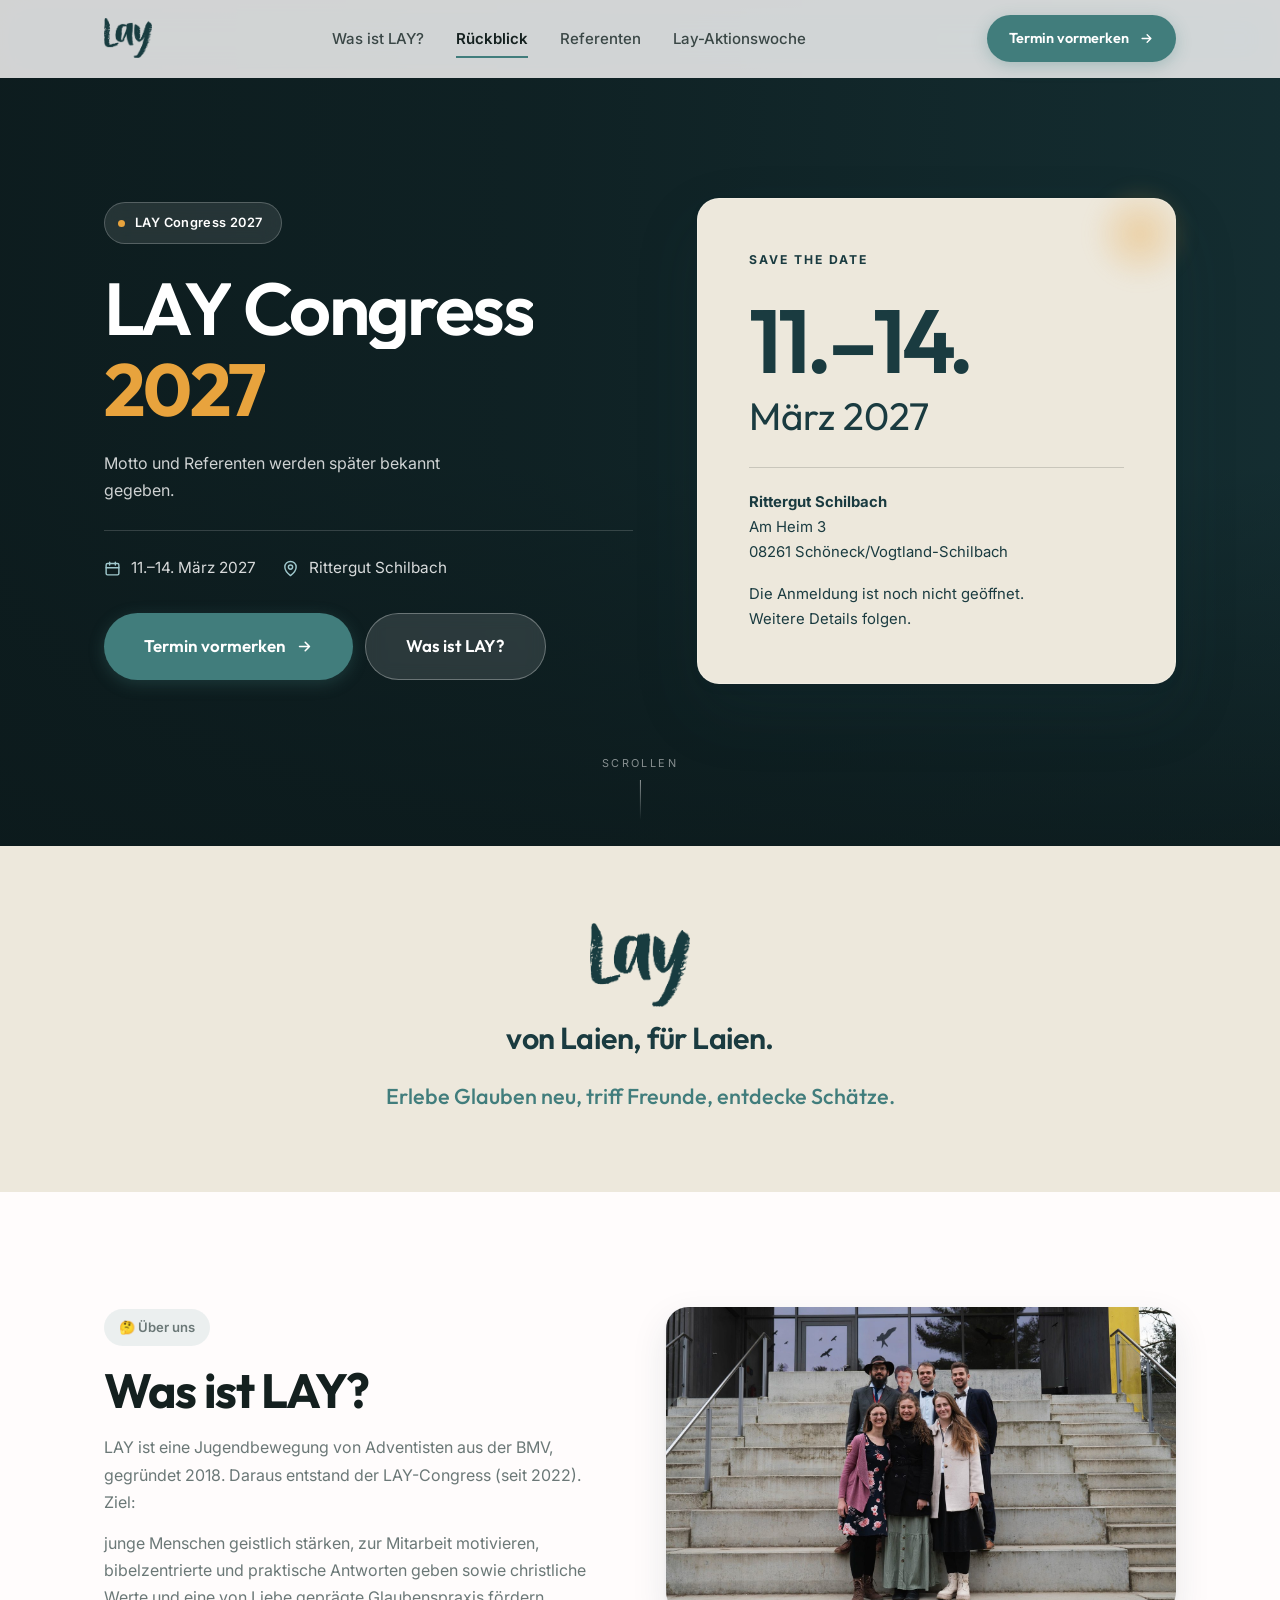
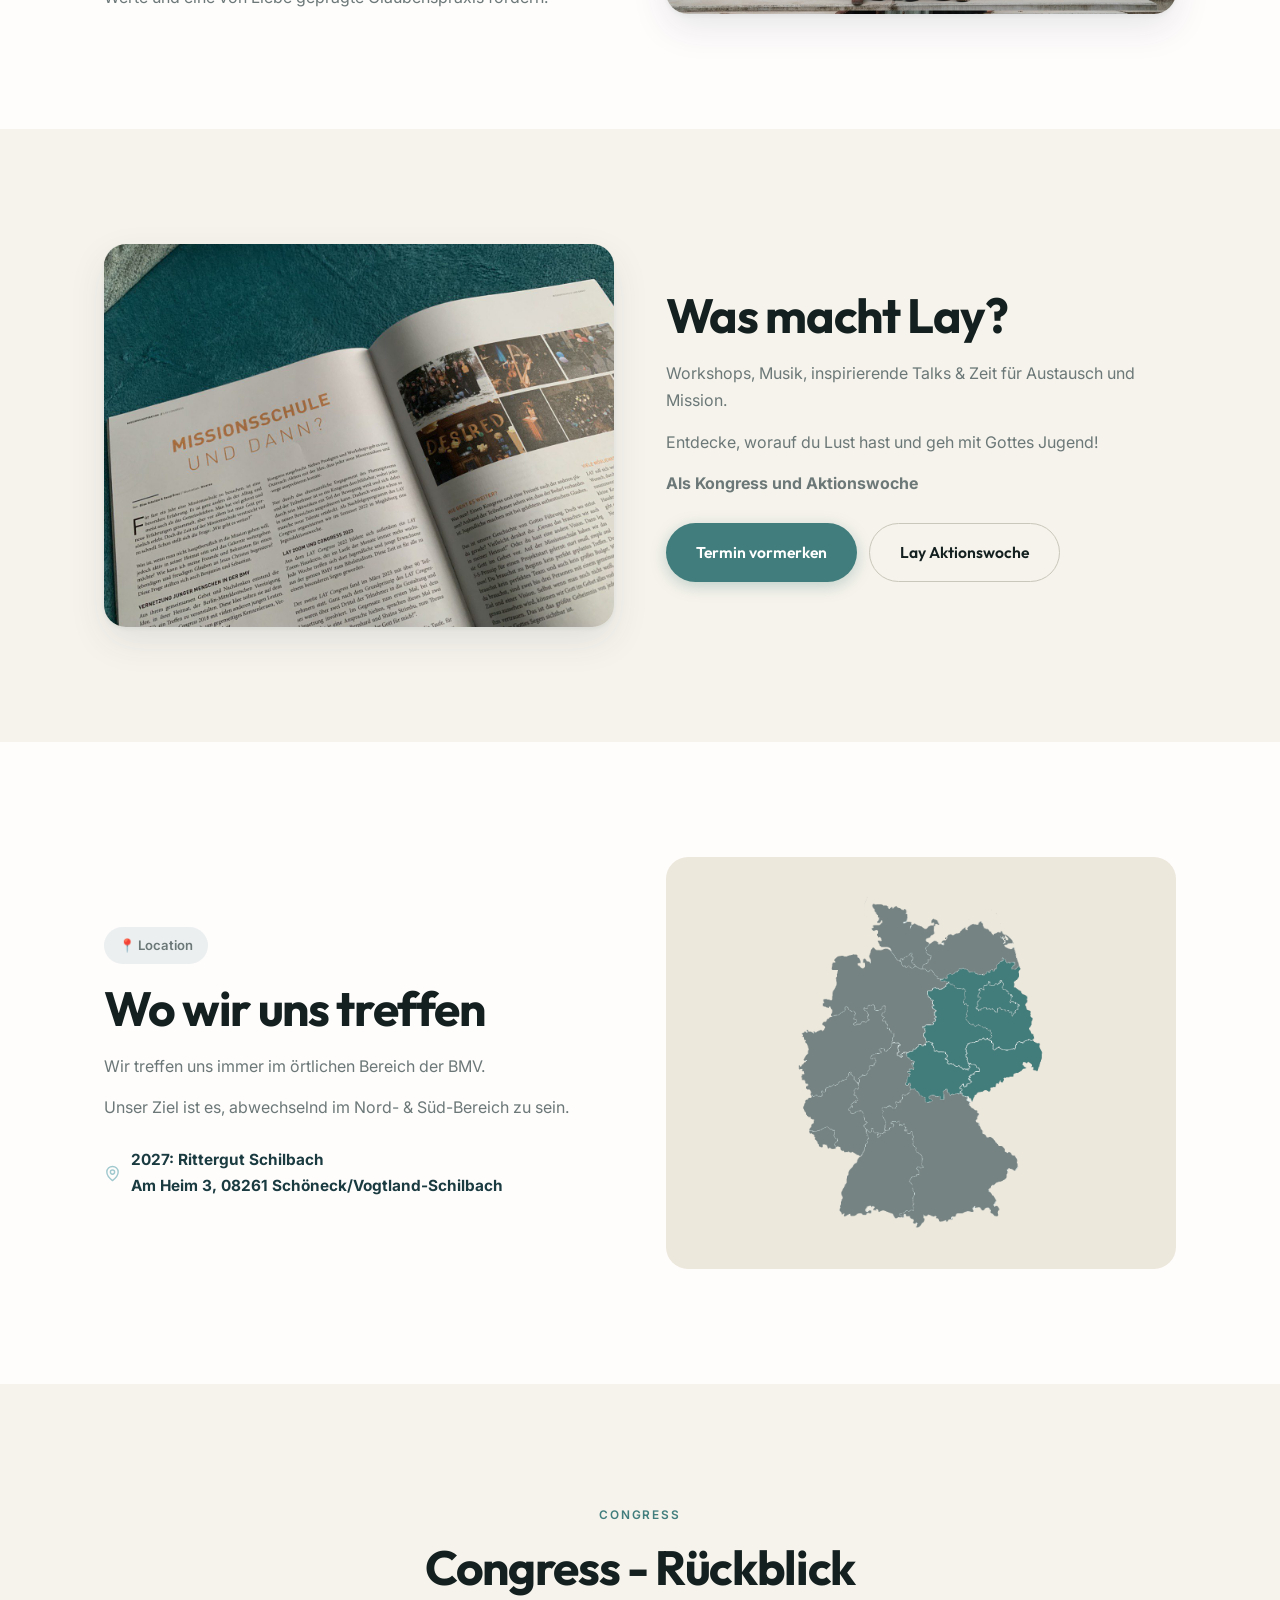
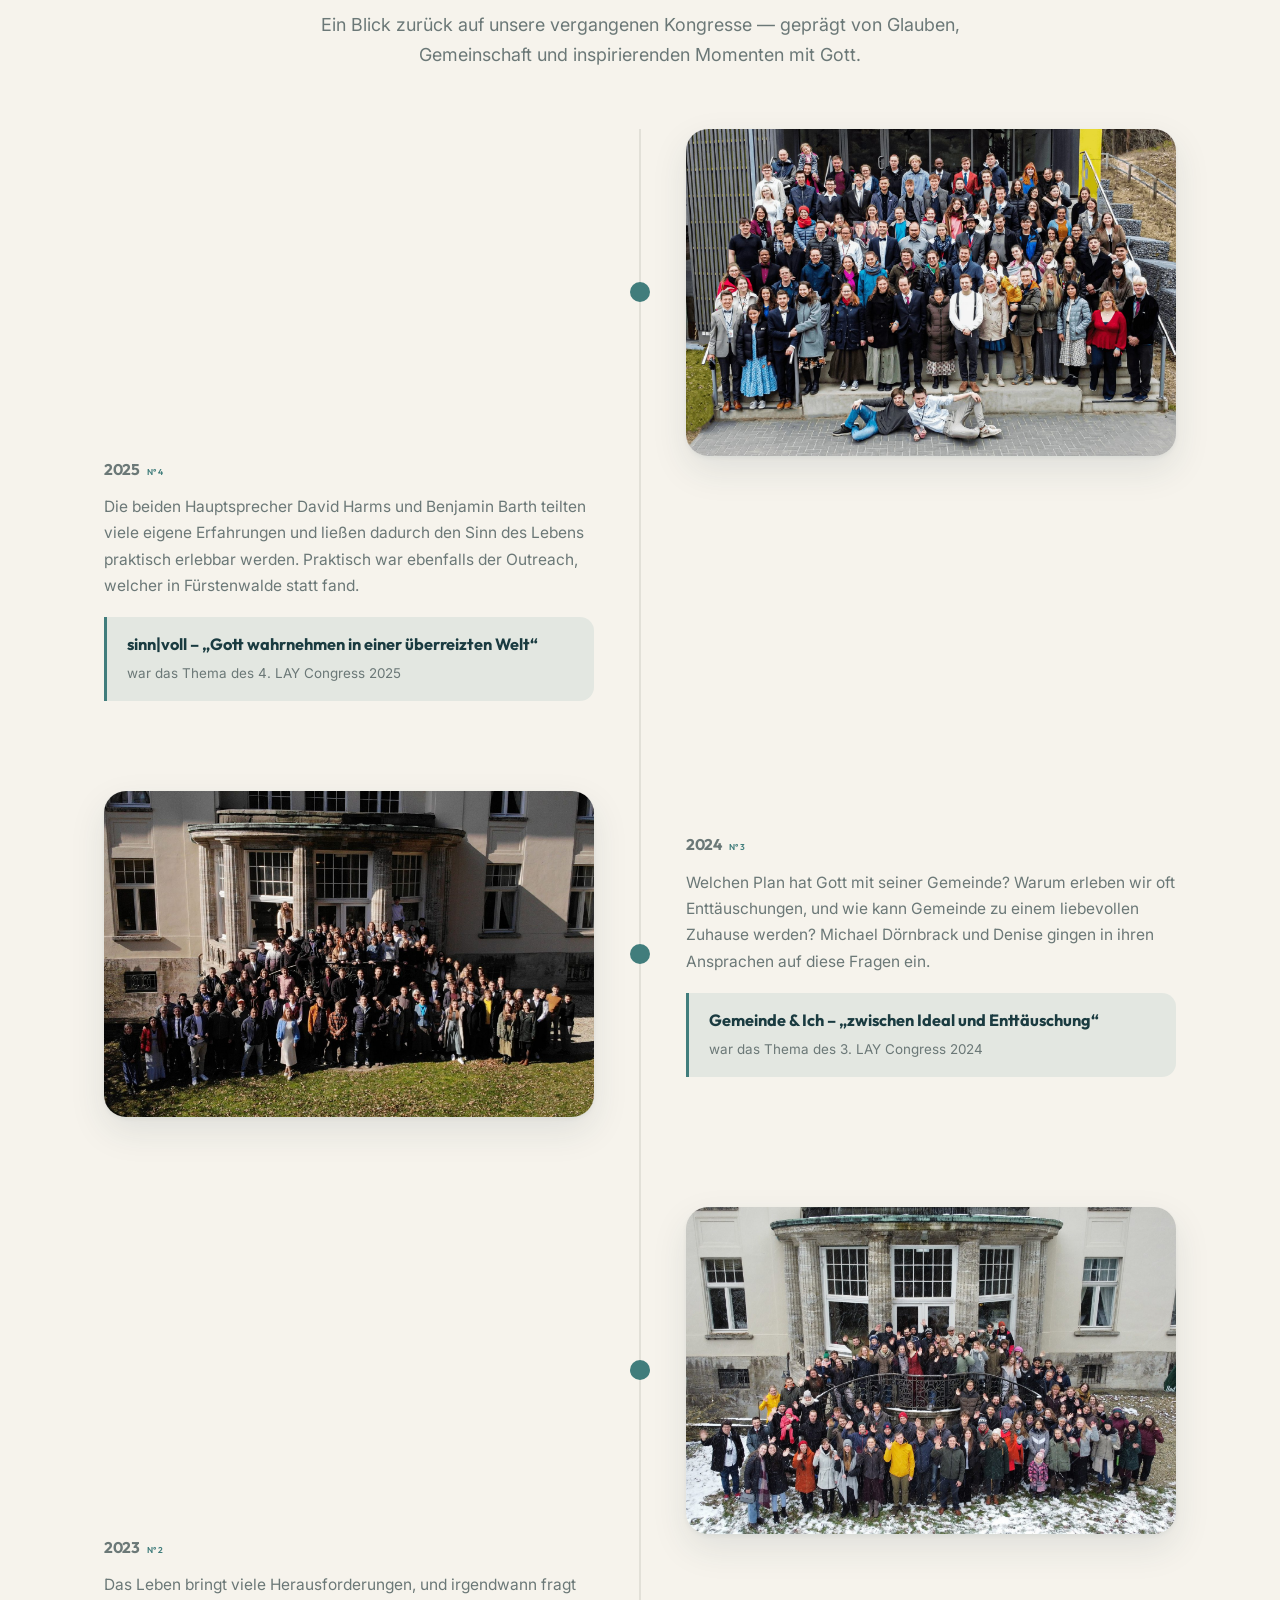
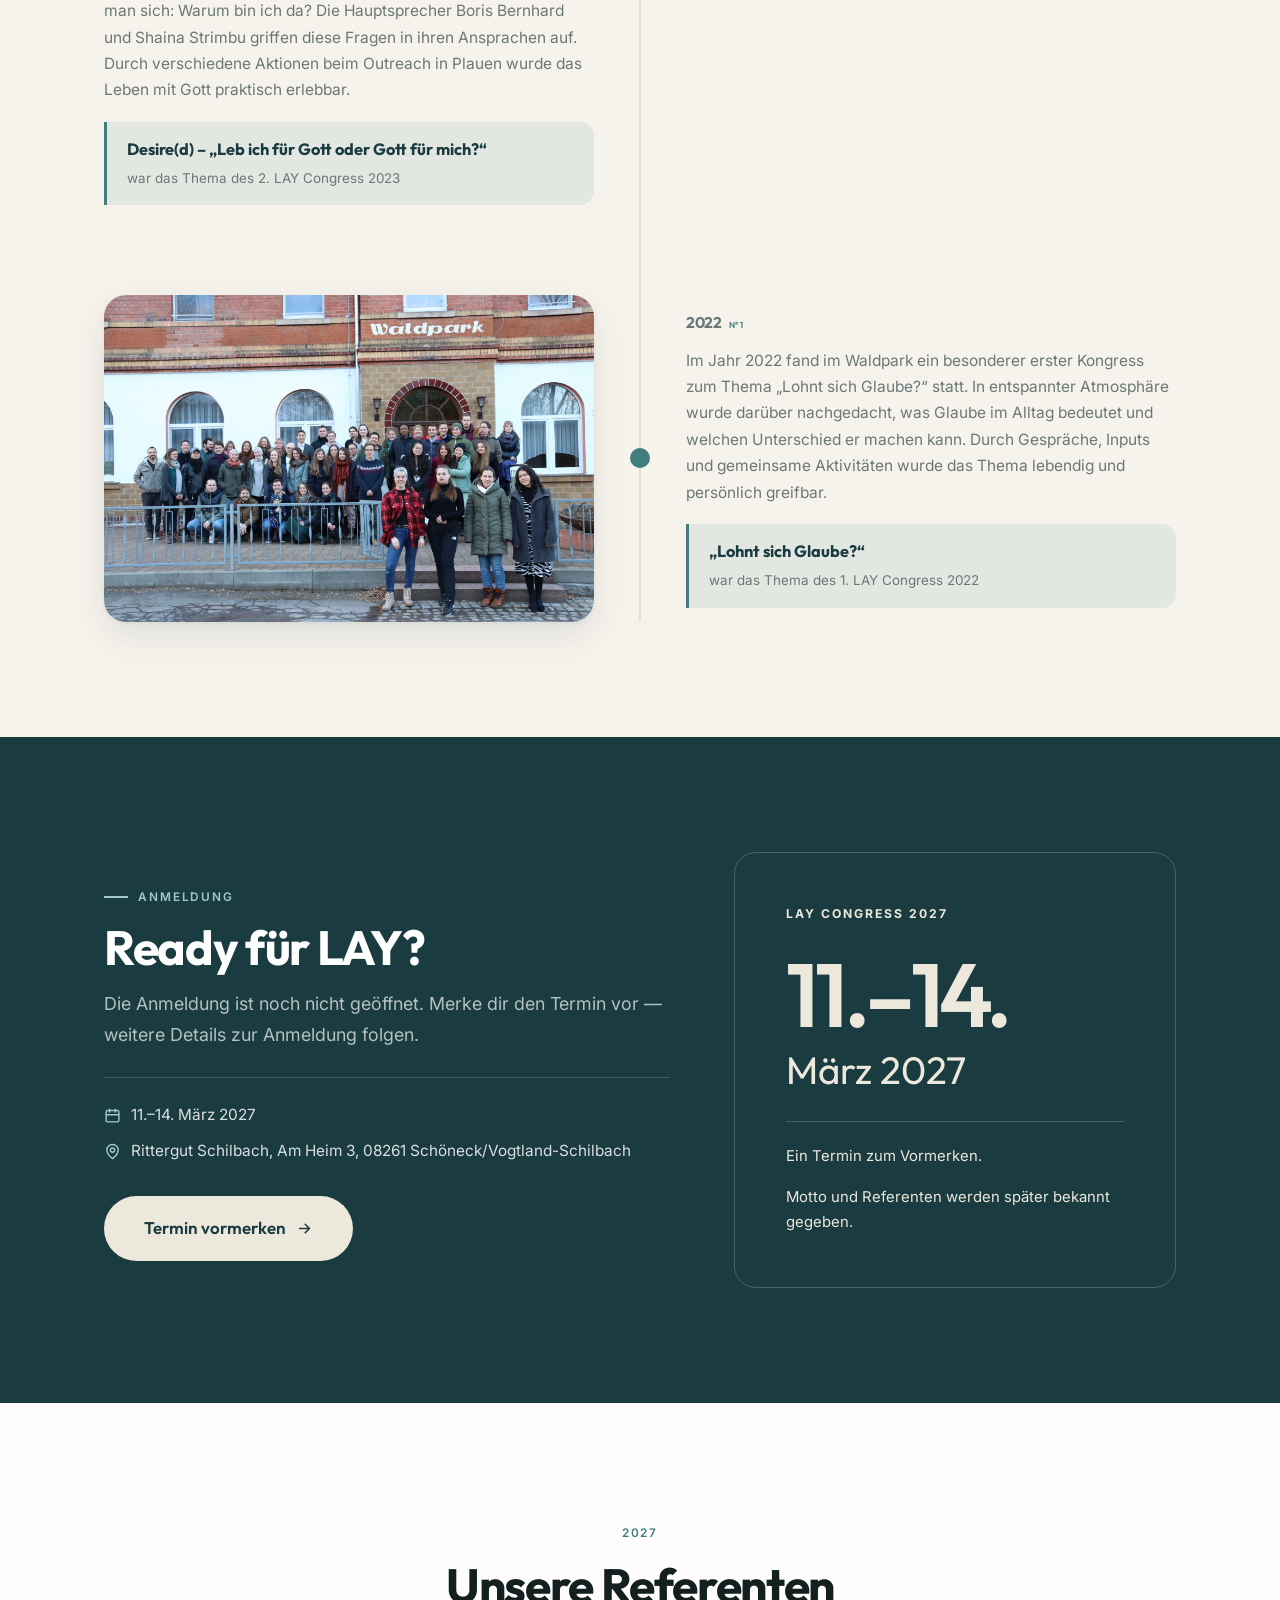
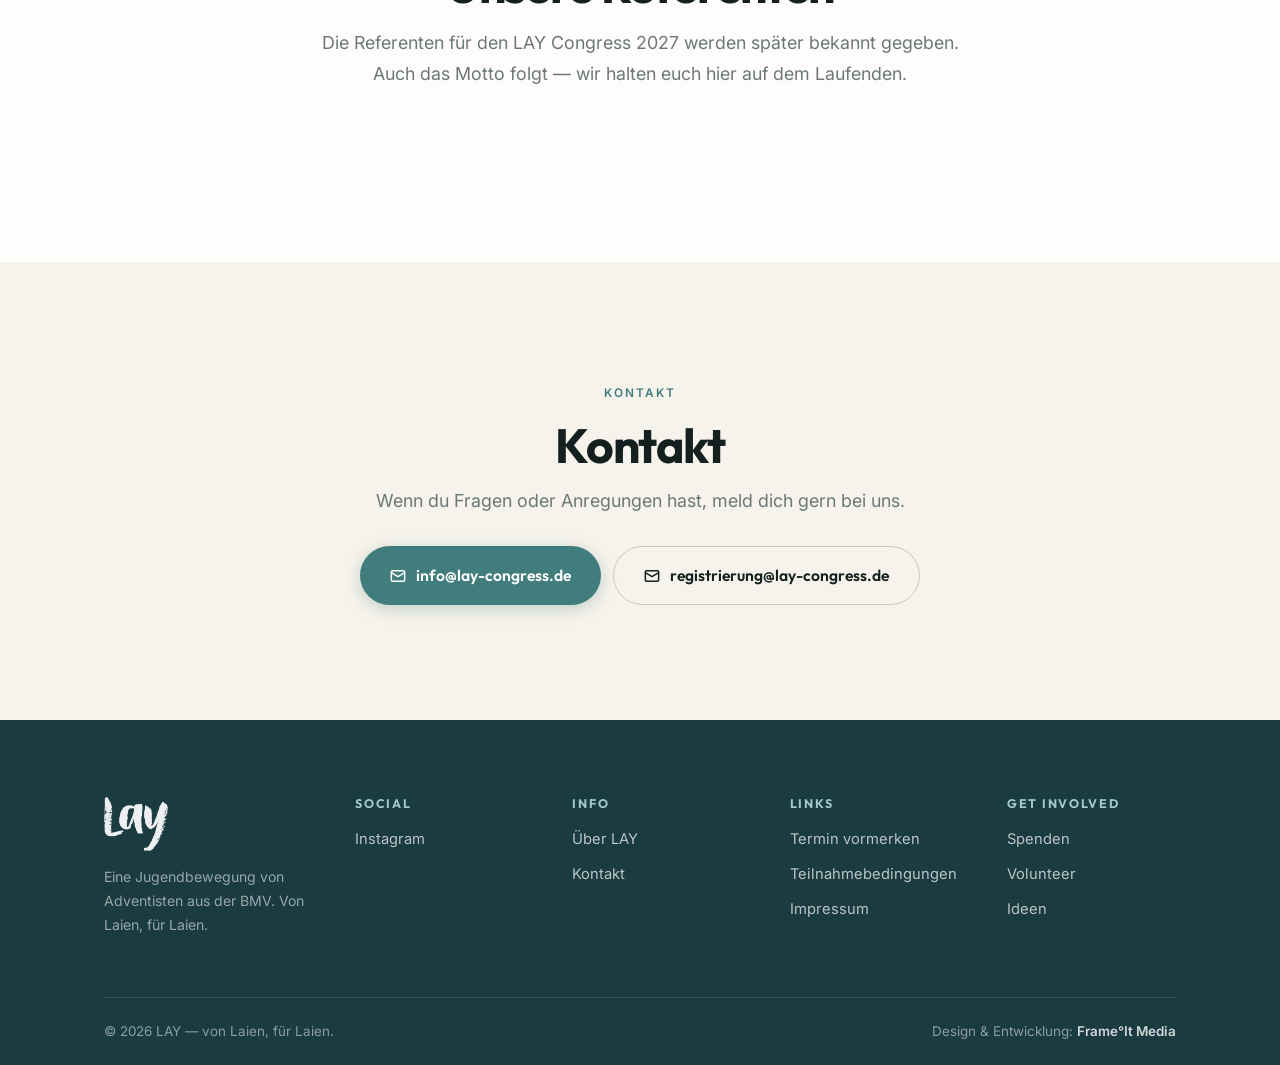
==== index.html @ 86a86945 "feat: publish approved LAY Congress site" ====
<!DOCTYPE html>
<html lang="de">
<head>
<meta charset="UTF-8">
<meta name="viewport" content="width=device-width, initial-scale=1, viewport-fit=cover">
<title>LAY Congress 2027 – 11.–14. März | Rittergut Schilbach</title>
<meta name="description" content="LAY Congress 2027: 11.–14. März im Rittergut Schilbach. Termin vormerken! Motto und Referenten werden später bekannt gegeben. Die Anmeldung ist noch nicht geöffnet.">
<meta name="theme-color" content="#1a3b40">
<link rel="icon" href="assets/img/favicon.png" type="image/png">
<link rel="apple-touch-icon" href="assets/img/favicon.png">

<meta property="og:type" content="website">
<meta property="og:title" content="LAY Congress 2027 – 11.–14. März | Rittergut Schilbach">
<meta property="og:description" content="LAY Congress 2027: 11.–14. März im Rittergut Schilbach. Motto, Referenten und Anmeldedetails folgen.">
<meta property="og:locale" content="de_DE">

<link rel="preconnect" href="https://fonts.googleapis.com">
<link rel="preconnect" href="https://fonts.gstatic.com" crossorigin>
<link href="https://fonts.googleapis.com/css2?family=Inter:wght@400;500;600;700&family=Outfit:wght@500;600;700&display=swap" rel="stylesheet">
<script>document.documentElement.classList.add('js');</script>
<link rel="stylesheet" href="assets/css/style.css?v=2027-save-the-date">

<script type="application/ld+json">
{
  "@context": "https://schema.org",
  "@type": "Event",
  "name": "LAY Congress 2027",
  "startDate": "2027-03-11",
  "endDate": "2027-03-14",
  "eventStatus": "https://schema.org/EventScheduled",
  "eventAttendanceMode": "https://schema.org/OfflineEventAttendanceMode",
  "location": {
    "@type": "Place",
    "name": "Rittergut Schilbach",
    "address": {
      "@type": "PostalAddress",
      "streetAddress": "Am Heim 3",
      "postalCode": "08261",
      "addressLocality": "Schöneck/Vogtland-Schilbach",
      "addressCountry": "DE"
    }
  },
  "description": "LAY Congress vom 11. bis 14. März 2027. Motto und Referenten werden später bekannt gegeben. Die Anmeldung ist noch nicht geöffnet; weitere Details folgen.",
  "organizer": { "@type": "Organization", "name": "LAY", "email": "info@lay-congress.de" }
}
</script>
</head>
<body>

<!-- ==================== Header ==================== -->
<header class="header" id="header">
  <div class="header__inner">
    <a href="#top" class="brand" aria-label="LAY – Startseite">
      <img src="assets/img/logo-lay.png" alt="LAY" width="900" height="757">
    </a>

    <nav class="nav" aria-label="Hauptnavigation">
      <a href="#ueberuns">Was ist LAY?</a>
      <a href="#rueckblick">Rückblick</a>
      <a href="#referenten">Referenten</a>
      <a href="#aktionswoche">Lay-Aktionswoche</a>
    </nav>

    <div class="header__actions">
      <a href="lay-congress-2027.ics" download class="btn btn--sm">
        Termin vormerken
        <svg width="15" height="15" viewBox="0 0 24 24" fill="none" stroke="currentColor" stroke-width="2.2" stroke-linecap="round" stroke-linejoin="round" aria-hidden="true"><path d="M5 12h14M13 6l6 6-6 6"/></svg>
      </a>
      <button class="burger" id="burger" aria-label="Menü öffnen" aria-expanded="false" aria-controls="mobileNav">
        <span></span><span></span><span></span>
      </button>
    </div>
  </div>
  <div class="progress" id="progress" aria-hidden="true"></div>
</header>

<!-- ==================== Mobiles Menü ==================== -->
<div class="mobile-nav" id="mobileNav" aria-label="Mobile Navigation">
  <a href="#ueberuns"     class="mobile-link" style="--i:0"><span class="mobile-link__num">01</span>Was ist LAY?</a>
  <a href="#rueckblick"   class="mobile-link" style="--i:1"><span class="mobile-link__num">02</span>Rückblick</a>
  <a href="#referenten"   class="mobile-link" style="--i:2"><span class="mobile-link__num">03</span>Referenten</a>
  <a href="#aktionswoche" class="mobile-link" style="--i:3"><span class="mobile-link__num">04</span>Lay-Aktionswoche</a>
  <a href="#contact"      class="mobile-link" style="--i:4"><span class="mobile-link__num">05</span>Kontakt</a>

  <div class="mobile-nav__foot">
    <p class="mobile-nav__meta">LAY Congress 2027 · 11.–14. März 2027 · Rittergut Schilbach</p>
    <a href="lay-congress-2027.ics" download class="btn">Termin vormerken</a>
    <a href="mailto:info@lay-congress.de" class="btn btn--ghost">info@lay-congress.de</a>
  </div>
</div>

<main id="top">

<!-- ==================== Hero ==================== -->
<section class="hero" id="hero" aria-label="LAY Congress 2027">
  <div class="hero__scrim" aria-hidden="true"></div>

  <div class="hero__inner">
    <div class="hero__grid">
      <div class="hero__content">
        <p class="hero__badge"><span class="dot" aria-hidden="true"></span>LAY Congress 2027</p>

        <h1 class="h-xl" data-split>LAY Congress <em>2027</em></h1>
        <p class="hero__notice">Motto und Referenten werden später bekannt gegeben.</p>

        <div class="hero__meta">
          <span class="hero__meta-item">
            <svg width="17" height="17" viewBox="0 0 24 24" fill="none" stroke="currentColor" stroke-width="2" stroke-linecap="round" stroke-linejoin="round" aria-hidden="true"><rect x="3" y="5" width="18" height="16" rx="2"/><path d="M16 3v4M8 3v4M3 11h18"/></svg>
            11.–14. März 2027
          </span>
          <span class="hero__meta-item">
            <svg width="17" height="17" viewBox="0 0 24 24" fill="none" stroke="currentColor" stroke-width="2" stroke-linecap="round" stroke-linejoin="round" aria-hidden="true"><path d="M20 10c0 6-8 12-8 12s-8-6-8-12a8 8 0 0 1 16 0z"/><circle cx="12" cy="10" r="3"/></svg>
            Rittergut Schilbach
          </span>
        </div>

        <div class="hero__cta">
          <a href="lay-congress-2027.ics" download class="btn btn--lg">
            Termin vormerken
            <svg width="17" height="17" viewBox="0 0 24 24" fill="none" stroke="currentColor" stroke-width="2.2" stroke-linecap="round" stroke-linejoin="round" aria-hidden="true"><path d="M5 12h14M13 6l6 6-6 6"/></svg>
          </a>
          <a href="#ueberuns" class="btn btn--lg btn--on-dark">Was ist LAY?</a>
        </div>
      </div>

      <div class="hero__visual reveal-right">
        <div class="save-date">
          <p class="save-date__label">Save the date</p>
          <p class="save-date__days">11.–14.</p>
          <p class="save-date__month">März 2027</p>
          <div class="save-date__details">
            <p><strong>Rittergut Schilbach</strong><br>Am Heim 3<br>08261 Schöneck/Vogtland-Schilbach</p>
            <p>Die Anmeldung ist noch nicht geöffnet.<br>Weitere Details folgen.</p>
          </div>
        </div>
      </div>
    </div>
  </div>

  <p class="hero__scroll" aria-hidden="true">Scrollen</p>
</section>

<!-- ==================== Claim ==================== -->
<div class="claim">
  <div class="wrap">
    <img src="assets/img/logo-lay.png" alt="LAY" class="claim__logo reveal" width="900" height="757">
    <p class="claim__sub reveal" style="--d:80ms">von Laien, für Laien.</p>
    <p class="claim__text reveal" style="--d:160ms">Erlebe Glauben neu, triff Freunde, entdecke Schätze.</p>
  </div>
</div>

<!-- ==================== Was ist LAY? ==================== -->
<section class="section" id="ueberuns">
  <div class="wrap">
    <div class="split">
      <div class="split__body reveal-left">
        <p class="chip">🤔 Über uns</p>
        <h2 class="h-lg">Was ist LAY?</h2>
        <p>LAY ist eine Jugendbewegung von Adventisten aus der BMV, gegründet 2018. Daraus entstand der LAY-Congress (seit 2022). Ziel:</p>
        <p>junge Menschen geistlich stärken, zur Mitarbeit motivieren, bibelzentrierte und praktische Antworten geben sowie christliche Werte und eine von Liebe geprägte Glaubenspraxis fördern.</p>
      </div>
      <div class="split__media reveal-right" style="--d:120ms">
        <img src="assets/img/was-ist-lay.jpg" alt="Die LAY-Gruppe auf einer Treppe" width="1600" height="961" loading="lazy">
      </div>
    </div>
  </div>
</section>

<!-- ==================== Was macht Lay? ==================== -->
<section class="section section--cream" id="aktionswoche">
  <div class="wrap">
    <div class="split split--reverse">
      <div class="split__media reveal-left">
        <img src="assets/img/was-macht-lay.jpg" alt="Aufgeschlagenes LAY-Magazin: Missionsschule und dann?" width="1280" height="960" loading="lazy">
      </div>
      <div class="split__body reveal-right" style="--d:120ms">
        <h2 class="h-lg">Was macht Lay?</h2>
        <p>Workshops, Musik, inspirierende Talks &amp; Zeit für Austausch und Mission.</p>
        <p>Entdecke, worauf du Lust hast und geh mit Gottes Jugend!</p>
        <p><strong>Als Kongress und Aktionswoche</strong></p>
        <div class="split__actions">
          <a href="lay-congress-2027.ics" download class="btn">Termin vormerken</a>
          <a href="mailto:info@lay-congress.de?subject=Lay%20Aktionswoche" class="btn btn--ghost">Lay Aktionswoche</a>
        </div>
      </div>
    </div>
  </div>
</section>

<!-- ==================== Location ==================== -->
<section class="section" id="location">
  <div class="wrap">
    <div class="split">
      <div class="split__body reveal-left">
        <p class="chip">📍 Location</p>
        <h2 class="h-lg">Wo wir uns treffen</h2>
        <p>Wir treffen uns immer im örtlichen Bereich der BMV.</p>
        <p>Unser Ziel ist es, abwechselnd im Nord- &amp; Süd-Bereich zu sein.</p>
        <div class="split__actions">
          <span class="hero__meta-item" style="color:var(--teal-deep)">
            <svg width="17" height="17" viewBox="0 0 24 24" fill="none" stroke="currentColor" stroke-width="2" stroke-linecap="round" stroke-linejoin="round" aria-hidden="true"><path d="M20 10c0 6-8 12-8 12s-8-6-8-12a8 8 0 0 1 16 0z"/><circle cx="12" cy="10" r="3"/></svg>
            <strong>2027: Rittergut Schilbach<br>Am Heim 3, 08261 Schöneck/Vogtland-Schilbach</strong>
          </span>
        </div>
      </div>
      <div class="map-card reveal-right" style="--d:120ms">
        <img src="assets/img/karte-deutschland.png" alt="Karte von Deutschland mit dem Bereich der BMV" width="686" height="900" loading="lazy">
      </div>
    </div>
  </div>
</section>

<!-- ==================== Rückblick ==================== -->
<section class="section section--cream" id="rueckblick">
  <div class="wrap">
    <div class="section-head section-head--center reveal">
      <p class="eyebrow eyebrow--center">Congress</p>
      <h2 class="h-lg">Congress&nbsp;- Rückblick</h2>
      <p class="lead">Ein Blick zurück auf unsere vergangenen Kongresse — geprägt von Glauben, Gemeinschaft und inspirierenden Momenten mit Gott.</p>
    </div>

    <div class="timeline" id="timeline">
      <div class="timeline__line" id="timelineLine" aria-hidden="true"></div>

      <article class="tl-item reveal">
        <span class="tl-item__marker" aria-hidden="true"></span>
        <div class="tl-item__media">
          <img src="assets/img/congress-2025.jpg" alt="Gruppenbild vom 4. LAY Congress 2025" width="1800" height="1074" loading="lazy">
        </div>
        <div class="tl-item__body">
          <p class="tl-item__year">2025 <span>N° 4</span></p>
          <p>Die beiden Hauptsprecher David Harms und Benjamin Barth teilten viele eigene Erfahrungen und ließen dadurch den Sinn des Lebens praktisch erlebbar werden. Praktisch war ebenfalls der Outreach, welcher in Fürstenwalde statt fand.</p>
          <div class="tl-item__quote">
            <b>sinn|voll – „Gott wahrnehmen in einer überreizten Welt“</b>
            <small>war das Thema des 4. LAY Congress 2025</small>
          </div>
        </div>
      </article>

      <article class="tl-item reveal">
        <span class="tl-item__marker" aria-hidden="true"></span>
        <div class="tl-item__media">
          <img src="assets/img/congress-2024.jpg" alt="Gruppenbild vom 3. LAY Congress 2024" width="1800" height="1128" loading="lazy">
        </div>
        <div class="tl-item__body">
          <p class="tl-item__year">2024 <span>N° 3</span></p>
          <p>Welchen Plan hat Gott mit seiner Gemeinde? Warum erleben wir oft Enttäuschungen, und wie kann Gemeinde zu einem liebevollen Zuhause werden? Michael Dörnbrack und Denise gingen in ihren Ansprachen auf diese Fragen ein.</p>
          <div class="tl-item__quote">
            <b>Gemeinde &amp; Ich – „zwischen Ideal und Enttäuschung“</b>
            <small>war das Thema des 3. LAY Congress 2024</small>
          </div>
        </div>
      </article>

      <article class="tl-item reveal">
        <span class="tl-item__marker" aria-hidden="true"></span>
        <div class="tl-item__media">
          <img src="assets/img/congress-2023.jpg" alt="Gruppenbild vom 2. LAY Congress 2023" width="1800" height="1212" loading="lazy">
        </div>
        <div class="tl-item__body">
          <p class="tl-item__year">2023 <span>N° 2</span></p>
          <p>Das Leben bringt viele Herausforderungen, und irgendwann fragt man sich: Warum bin ich da? Die Hauptsprecher Boris Bernhard und Shaina Strimbu griffen diese Fragen in ihren Ansprachen auf. Durch verschiedene Aktionen beim Outreach in Plauen wurde das Leben mit Gott praktisch erlebbar.</p>
          <div class="tl-item__quote">
            <b>Desire(d) – „Leb ich für Gott oder Gott für mich?“</b>
            <small>war das Thema des 2. LAY Congress 2023</small>
          </div>
        </div>
      </article>

      <article class="tl-item reveal">
        <span class="tl-item__marker" aria-hidden="true"></span>
        <div class="tl-item__media">
          <img src="assets/img/congress-2022.jpg" alt="Gruppenbild vom 1. LAY Congress 2022 im Waldpark" width="1800" height="1200" loading="lazy">
        </div>
        <div class="tl-item__body">
          <p class="tl-item__year">2022 <span>N° 1</span></p>
          <p>Im Jahr 2022 fand im Waldpark ein besonderer erster Kongress zum Thema „Lohnt sich Glaube?“ statt. In entspannter Atmosphäre wurde darüber nachgedacht, was Glaube im Alltag bedeutet und welchen Unterschied er machen kann. Durch Gespräche, Inputs und gemeinsame Aktivitäten wurde das Thema lebendig und persönlich greifbar.</p>
          <div class="tl-item__quote">
            <b>„Lohnt sich Glaube?“</b>
            <small>war das Thema des 1. LAY Congress 2022</small>
          </div>
        </div>
      </article>
    </div>
  </div>
</section>

<!-- ==================== Ready für LAY? ==================== -->
<section class="section section--deep" id="ready">
  <div class="wrap">
    <div class="ready">
      <div class="reveal-left">
        <p class="eyebrow">Anmeldung</p>
        <h2 class="h-lg" style="margin-top:14px">Ready für LAY?</h2>
        <p class="lead" style="margin-top:16px">Die Anmeldung ist noch nicht geöffnet. Merke dir den Termin vor — weitere Details zur Anmeldung folgen.</p>
        <div class="hero__meta">
          <span class="hero__meta-item">
            <svg width="17" height="17" viewBox="0 0 24 24" fill="none" stroke="currentColor" stroke-width="2" stroke-linecap="round" stroke-linejoin="round" aria-hidden="true"><rect x="3" y="5" width="18" height="16" rx="2"/><path d="M16 3v4M8 3v4M3 11h18"/></svg>
            11.–14. März 2027
          </span>
          <span class="hero__meta-item">
            <svg width="17" height="17" viewBox="0 0 24 24" fill="none" stroke="currentColor" stroke-width="2" stroke-linecap="round" stroke-linejoin="round" aria-hidden="true"><path d="M20 10c0 6-8 12-8 12s-8-6-8-12a8 8 0 0 1 16 0z"/><circle cx="12" cy="10" r="3"/></svg>
            Rittergut Schilbach, Am Heim 3, 08261 Schöneck/Vogtland-Schilbach
          </span>
        </div>
        <div class="hero__cta">
          <a href="lay-congress-2027.ics" download class="btn btn--lg btn--cream">
            Termin vormerken
            <svg width="17" height="17" viewBox="0 0 24 24" fill="none" stroke="currentColor" stroke-width="2.2" stroke-linecap="round" stroke-linejoin="round" aria-hidden="true"><path d="M5 12h14M13 6l6 6-6 6"/></svg>
          </a>
        </div>
      </div>

      <div class="save-date save-date--outline reveal-right" style="--d:120ms">
        <p class="save-date__label">LAY Congress 2027</p>
        <p class="save-date__days">11.–14.</p>
        <p class="save-date__month">März 2027</p>
        <div class="save-date__details">
          <p>Ein Termin zum Vormerken.</p>
          <p>Motto und Referenten werden später bekannt gegeben.</p>
        </div>
      </div>
    </div>
  </div>
</section>

<!-- ==================== Referenten ==================== -->
<section class="section" id="referenten">
  <div class="wrap">
    <div class="section-head section-head--center reveal">
      <p class="eyebrow eyebrow--center">2027</p>
      <h2 class="h-lg">Unsere Referenten</h2>
      <p class="lead">Die Referenten für den LAY Congress 2027 werden später bekannt gegeben. Auch das Motto folgt — wir halten euch hier auf dem Laufenden.</p>
    </div>

  </div>
</section>

<!-- ==================== Kontakt ==================== -->
<section class="section section--cream" id="contact">
  <div class="wrap">
    <div class="contact-box reveal">
      <p class="eyebrow eyebrow--center">Kontakt</p>
      <h2 class="h-lg" style="margin-top:14px">Kontakt</h2>
      <p class="lead" style="margin-top:14px">Wenn du Fragen oder Anregungen hast, meld dich gern bei uns.</p>
      <div class="contact-box__actions">
        <a href="mailto:info@lay-congress.de" class="btn">
          <svg width="16" height="16" viewBox="0 0 24 24" fill="none" stroke="currentColor" stroke-width="2.2" stroke-linecap="round" stroke-linejoin="round" aria-hidden="true"><rect x="2" y="4" width="20" height="16" rx="2"/><path d="m2 7 10 6 10-6"/></svg>
          info@lay-congress.de
        </a>
        <a href="mailto:registrierung@lay-congress.de" class="btn btn--ghost">
          <svg width="16" height="16" viewBox="0 0 24 24" fill="none" stroke="currentColor" stroke-width="2.2" stroke-linecap="round" stroke-linejoin="round" aria-hidden="true"><rect x="2" y="4" width="20" height="16" rx="2"/><path d="m2 7 10 6 10-6"/></svg>
          registrierung@lay-congress.de
        </a>
      </div>
    </div>
  </div>
</section>

</main>

<!-- ==================== Footer ==================== -->
<footer class="footer">
  <div class="wrap">
    <div class="footer__grid">
      <div class="footer__brand reveal">
        <img src="assets/img/logo-lay.png" alt="LAY" width="900" height="757">
        <p>Eine Jugendbewegung von Adventisten aus der BMV. Von Laien, für Laien.</p>
      </div>

      <div class="footer__col reveal" style="--d:80ms">
        <h4>Social</h4>
        <ul>
          <li><a href="https://www.instagram.com/lay_congress/" target="_blank" rel="noopener noreferrer">Instagram</a></li>
        </ul>
      </div>

      <div class="footer__col reveal" style="--d:140ms">
        <h4>Info</h4>
        <ul>
          <li><a href="#ueberuns">Über LAY</a></li>
          <li><a href="#contact">Kontakt</a></li>
        </ul>
      </div>

      <div class="footer__col reveal" style="--d:200ms">
        <h4>Links</h4>
        <ul>
          <li><a href="lay-congress-2027.ics" download>Termin vormerken</a></li>
          <li><a href="https://bmv.adventjugend.de/veranstaltungen/teilnahmebedingungen/" target="_blank" rel="noopener noreferrer">Teilnahmebedingungen</a></li>
          <li><a href="impressum.html">Impressum</a></li>
        </ul>
      </div>

      <div class="footer__col reveal" style="--d:260ms">
        <h4>Get Involved</h4>
        <ul>
          <li><a href="https://www.paypal.com/donate?hosted_button_id=5W8ATGJWCRS8S&amp;locale.x=de_DE" target="_blank" rel="noopener noreferrer">Spenden</a></li>
          <li><a href="mailto:info@lay-congress.de?subject=Volunteer">Volunteer</a></li>
          <li><a href="mailto:info@lay-congress.de?subject=Idee">Ideen</a></li>
        </ul>
      </div>
    </div>

    <div class="footer__bottom">
      <span>© 2026 LAY — von Laien, für Laien.</span>
      <span class="footer__credit">Design &amp; Entwicklung:
        <a href="https://www.frame-it.media" target="_blank" rel="noopener noreferrer">Frame°It Media</a>
      </span>
    </div>
  </div>
</footer>

<!-- ==================== Mobile Aktionsleiste ==================== -->
<div class="callbar" id="callbar">
  <a href="lay-congress-2027.ics" download class="btn btn--sm">Termin vormerken</a>
  <a href="mailto:info@lay-congress.de" class="btn btn--sm btn--ghost">
    <svg width="15" height="15" viewBox="0 0 24 24" fill="none" stroke="currentColor" stroke-width="2.2" stroke-linecap="round" stroke-linejoin="round" aria-hidden="true"><rect x="2" y="4" width="20" height="16" rx="2"/><path d="m2 7 10 6 10-6"/></svg>
    Kontakt
  </a>
</div>

<button class="totop" id="totop" aria-label="Nach oben scrollen">
  <svg width="18" height="18" viewBox="0 0 24 24" fill="none" stroke="currentColor" stroke-width="2.2" stroke-linecap="round" stroke-linejoin="round" aria-hidden="true"><path d="M12 19V5M5 12l7-7 7 7"/></svg>
</button>

<script src="assets/js/main.js" defer></script>
</body>
</html>
---- assets/css/style.css ----
/* ==========================================================================
   LAY Congress — Designsystem
   Farben aus dem Original: Petrol #417D7C (Logo), Dunkel #1A3B40, Creme #EDE8DC.
   ========================================================================== */

/* ---------- Tokens ---------- */
:root {
  --teal: #417d7c;
  --teal-dark: #1e5c63;
  --teal-deep: #1a3b40;
  --teal-light: #a0c9ce;
  --teal-soft: rgba(65, 125, 124, .10);

  --cream: #ede8dc;
  --cream-warm: #f6f3ec;

  --ink: #14201f;
  --ink-2: #3a4746;
  --muted: #6b7877;
  --muted-2: #9aa4a3;

  --bg: #fffcfc;
  --line: #e2e0d8;
  --line-strong: #c9c6bb;

  --sun: #e8a33d;

  --ff: "Inter", -apple-system, BlinkMacSystemFont, "Segoe UI", Roboto, Helvetica, Arial, sans-serif;
  --ff-display: "Outfit", var(--ff);

  --r-sm: 8px;
  --r: 14px;
  --r-lg: 22px;
  --r-xl: 32px;

  --shadow-sm: 0 1px 2px rgba(26, 59, 64, .05), 0 2px 8px rgba(26, 59, 64, .05);
  --shadow: 0 2px 4px rgba(26, 59, 64, .05), 0 14px 36px rgba(26, 59, 64, .10);
  --shadow-lg: 0 4px 10px rgba(26, 59, 64, .06), 0 28px 64px rgba(26, 59, 64, .16);

  --header-h: 78px;
  --pad: clamp(20px, 5vw, 64px);
  --maxw: 1200px;

  --ease: cubic-bezier(.22, .61, .36, 1);
  --ease-out: cubic-bezier(.16, 1, .3, 1);
}

/* ---------- Reset ---------- */
*, *::before, *::after { box-sizing: border-box; }
* { margin: 0; padding: 0; }

html {
  -webkit-text-size-adjust: 100%;
  scroll-behavior: smooth;
  scroll-padding-top: calc(var(--header-h) + 16px);
}

body {
  font-family: var(--ff);
  font-size: 16px;
  line-height: 1.7;
  color: var(--ink-2);
  background: var(--bg);
  -webkit-font-smoothing: antialiased;
  -moz-osx-font-smoothing: grayscale;
  overflow-x: hidden;
}
body.nav-open { overflow: hidden; }

img, svg { display: block; max-width: 100%; height: auto; }
button, input, textarea, select { font: inherit; color: inherit; }
button { background: none; border: 0; cursor: pointer; }
a { color: inherit; text-decoration: none; }
ul { list-style: none; }

:focus-visible { outline: 3px solid var(--teal); outline-offset: 3px; border-radius: 4px; }
::selection { background: var(--teal); color: #fff; }

/* ---------- Typografie ---------- */
h1, h2, h3, h4 {
  font-family: var(--ff-display);
  color: var(--ink);
  line-height: 1.1;
  letter-spacing: -.02em;
  font-weight: 700;
  text-wrap: balance;
}

.h-xl { font-size: clamp(2.5rem, 6.5vw, 4.6rem); font-weight: 700; letter-spacing: -.035em; }
.h-lg { font-size: clamp(1.9rem, 4.2vw, 3rem); letter-spacing: -.028em; }
.h-md { font-size: clamp(1.35rem, 2.2vw, 1.75rem); }
.h-sm { font-size: 1.12rem; }

.lead { font-size: clamp(1.02rem, 1.4vw, 1.16rem); color: var(--muted); line-height: 1.72; }
.muted { color: var(--muted); }

.eyebrow {
  display: inline-flex;
  align-items: center;
  gap: 10px;
  font-size: .74rem;
  font-weight: 600;
  letter-spacing: .16em;
  text-transform: uppercase;
  color: var(--teal);
}
.eyebrow::before { content: ""; width: 24px; height: 2px; background: var(--teal); flex: none; }
.eyebrow--center::before { display: none; }

/* ---------- Layout ---------- */
.wrap { width: 100%; max-width: var(--maxw); margin-inline: auto; padding-inline: var(--pad); }

.section { padding-block: clamp(64px, 9vw, 130px); position: relative; }
.section--cream { background: var(--cream-warm); }
.section--deep { background: var(--teal-deep); color: rgba(255, 255, 255, .8); }
.section--deep h2, .section--deep h3 { color: #fff; }
.section--deep .eyebrow { color: var(--teal-light); }
.section--deep .eyebrow::before { background: var(--teal-light); }
.section--deep .lead { color: rgba(255, 255, 255, .68); }

.section-head { max-width: 680px; margin-bottom: clamp(32px, 4.5vw, 58px); }
.section-head--center { margin-inline: auto; text-align: center; }
.section-head h2 { margin-top: 14px; }
.section-head .lead { margin-top: 16px; }

/* ---------- Buttons ---------- */
.btn {
  --btn-bg: var(--teal);
  --btn-fg: #fff;
  position: relative;
  display: inline-flex;
  align-items: center;
  justify-content: center;
  gap: 10px;
  padding: 15px 30px;
  border-radius: 999px;
  background: var(--btn-bg);
  color: var(--btn-fg);
  font-family: var(--ff-display);
  font-size: .98rem;
  font-weight: 600;
  white-space: nowrap;
  overflow: hidden;
  isolation: isolate;
  transition: transform .3s var(--ease), box-shadow .3s var(--ease);
  box-shadow: 0 4px 16px rgba(65, 125, 124, .3);
}
.btn::after {
  content: "";
  position: absolute;
  inset: 0;
  z-index: -1;
  background: var(--teal-deep);
  transform: translateY(101%);
  transition: transform .45s var(--ease-out);
}
.btn:hover { transform: translateY(-2px); box-shadow: 0 12px 28px rgba(65, 125, 124, .36); }
.btn:hover::after { transform: translateY(0); }
.btn:active { transform: translateY(0); }
.btn svg { flex: none; transition: transform .35s var(--ease); }
.btn:hover svg { transform: translateX(3px); }

.btn--ghost { --btn-bg: transparent; --btn-fg: var(--ink); border: 1px solid var(--line-strong); box-shadow: none; }
.btn--ghost::after { background: var(--teal); }
.btn--ghost:hover { color: #fff; border-color: var(--teal); }

.btn--on-dark {
  --btn-bg: rgba(255, 255, 255, .12);
  --btn-fg: #fff;
  border: 1px solid rgba(255, 255, 255, .3);
  backdrop-filter: blur(8px);
  box-shadow: none;
}
.btn--on-dark::after { background: var(--cream); }
.btn--on-dark:hover { color: var(--teal-deep); border-color: var(--cream); }

.btn--cream { --btn-bg: var(--cream); --btn-fg: var(--teal-deep); box-shadow: none; }
.btn--cream::after { background: #fff; }

.btn--sm { padding: 11px 22px; font-size: .9rem; }
.btn--lg { padding: 18px 40px; font-size: 1.06rem; }

.link {
  display: inline-flex;
  align-items: center;
  gap: 7px;
  font-weight: 600;
  color: var(--teal);
  background-image: linear-gradient(var(--teal), var(--teal));
  background-size: 0% 1.5px;
  background-position: 0 100%;
  background-repeat: no-repeat;
  transition: background-size .4s var(--ease-out);
  padding-bottom: 2px;
}
.link:hover { background-size: 100% 1.5px; }
.link svg { transition: transform .35s var(--ease); }
.link:hover svg { transform: translateX(4px); }

/* ==========================================================================
   Header
   ========================================================================== */
.header {
  position: fixed;
  inset: 0 0 auto 0;
  z-index: 100;
  height: var(--header-h);
  display: flex;
  align-items: center;
  background: rgba(255, 252, 252, .82);
  backdrop-filter: saturate(180%) blur(16px);
  -webkit-backdrop-filter: saturate(180%) blur(16px);
  border-bottom: 1px solid transparent;
  transition: height .35s var(--ease), background-color .35s var(--ease),
              border-color .35s var(--ease), transform .45s var(--ease), box-shadow .35s var(--ease);
}
.header.is-scrolled {
  height: 66px;
  border-bottom-color: var(--line);
  background: rgba(255, 252, 252, .94);
  box-shadow: 0 1px 20px rgba(26, 59, 64, .05);
}
.header.is-hidden { transform: translateY(-100%); }

.header__inner {
  width: 100%;
  max-width: var(--maxw);
  margin-inline: auto;
  padding-inline: var(--pad);
  display: flex;
  align-items: center;
  justify-content: space-between;
  gap: 24px;
}

.brand { display: flex; align-items: center; flex: none; }
.brand img { height: 40px; width: auto; transition: height .35s var(--ease); }
.header.is-scrolled .brand img { height: 33px; }

.nav { display: flex; align-items: center; gap: 2px; }
.nav a {
  position: relative;
  padding: 9px 15px;
  font-size: .94rem;
  font-weight: 500;
  color: var(--ink-2);
  transition: color .25s var(--ease);
}
.nav a::after {
  content: "";
  position: absolute;
  left: 15px; right: 15px; bottom: 2px;
  height: 2px;
  background: var(--teal);
  transform: scaleX(0);
  transform-origin: left;
  transition: transform .38s var(--ease-out);
}
.nav a:hover { color: var(--ink); }
.nav a:hover::after, .nav a.is-active::after { transform: scaleX(1); }
.nav a.is-active { color: var(--ink); font-weight: 600; }

.header__actions { display: flex; align-items: center; gap: 12px; }

.progress {
  position: absolute;
  left: 0; bottom: -1px;
  height: 2px; width: 100%;
  background: var(--teal);
  transform: scaleX(0);
  transform-origin: left;
  will-change: transform;
}

.burger {
  display: none;
  width: 44px; height: 44px;
  border-radius: var(--r-sm);
  align-items: center; justify-content: center;
  flex-direction: column; gap: 5px;
}
.burger span {
  display: block; width: 22px; height: 2px;
  background: var(--ink); border-radius: 2px;
  transition: transform .4s var(--ease-out), opacity .2s linear, width .3s var(--ease);
}
.burger[aria-expanded="true"] span:nth-child(1) { transform: translateY(7px) rotate(45deg); }
.burger[aria-expanded="true"] span:nth-child(2) { opacity: 0; width: 0; }
.burger[aria-expanded="true"] span:nth-child(3) { transform: translateY(-7px) rotate(-45deg); }

/* Mobiles Menü */
.mobile-nav {
  position: fixed;
  inset: 0;
  z-index: 99;
  background: var(--cream-warm);
  padding: calc(var(--header-h) + 24px) var(--pad) 40px;
  display: flex;
  flex-direction: column;
  gap: 6px;
  opacity: 0;
  visibility: hidden;
  transform: translateY(-12px);
  transition: opacity .35s var(--ease), transform .45s var(--ease-out), visibility .35s;
  overflow-y: auto;
}
.mobile-nav.is-open { opacity: 1; visibility: visible; transform: none; }

.mobile-nav a.mobile-link {
  display: flex;
  align-items: baseline;
  gap: 14px;
  padding: 18px 0;
  border-bottom: 1px solid var(--line);
  font-family: var(--ff-display);
  font-size: 1.6rem;
  font-weight: 600;
  letter-spacing: -.025em;
  color: var(--ink);
  opacity: 0;
  transform: translateY(14px);
}
.mobile-nav.is-open a.mobile-link {
  animation: mobileIn .5s var(--ease-out) forwards;
  animation-delay: calc(var(--i) * 60ms + 80ms);
}
.mobile-link__num { font-size: .7rem; font-weight: 600; color: var(--teal); letter-spacing: .1em; }
@keyframes mobileIn { to { opacity: 1; transform: none; } }

.mobile-nav__foot { margin-top: auto; padding-top: 32px; display: flex; flex-direction: column; gap: 12px; }
.mobile-nav__foot .btn { width: 100%; }
.mobile-nav__meta { font-size: .88rem; color: var(--muted); }

/* ==========================================================================
   Hero
   ========================================================================== */
.hero {
  position: relative;
  min-height: min(94svh, 880px);
  display: flex;
  align-items: center;
  padding-top: calc(var(--header-h) + 48px);
  padding-bottom: clamp(48px, 7vw, 96px);
  background: var(--teal-deep);
  overflow: hidden;
  isolation: isolate;
}
.hero__bg { position: absolute; inset: 0; z-index: -2; }
.hero__bg img { width: 100%; height: 100%; object-fit: cover; object-position: center; }
.hero__scrim {
  position: absolute;
  inset: 0;
  z-index: -1;
  background:
    linear-gradient(to right, rgba(12, 26, 28, .93) 0%, rgba(12, 26, 28, .78) 42%, rgba(12, 26, 28, .42) 100%),
    linear-gradient(to top, rgba(12, 26, 28, .8), transparent 45%);
}

.hero__inner { width: 100%; max-width: var(--maxw); margin-inline: auto; padding-inline: var(--pad); }
.hero__grid {
  display: grid;
  grid-template-columns: minmax(0, 1.05fr) minmax(0, .95fr);
  gap: clamp(32px, 5vw, 64px);
  align-items: center;
}

.hero__badge {
  display: inline-flex;
  align-items: center;
  gap: 10px;
  padding: 9px 18px 9px 13px;
  border-radius: 999px;
  background: rgba(255, 255, 255, .1);
  border: 1px solid rgba(255, 255, 255, .22);
  backdrop-filter: blur(10px);
  color: #fff;
  font-size: .8rem;
  font-weight: 600;
  letter-spacing: .03em;
  margin-bottom: 24px;
}
.hero__badge .dot {
  width: 7px; height: 7px; border-radius: 50%;
  background: var(--sun);
  box-shadow: 0 0 0 0 rgba(232, 163, 61, .7);
  animation: pulse 2.4s infinite;
  flex: none;
}
@keyframes pulse {
  0%   { box-shadow: 0 0 0 0 rgba(232, 163, 61, .6); }
  70%  { box-shadow: 0 0 0 10px rgba(232, 163, 61, 0); }
  100% { box-shadow: 0 0 0 0 rgba(232, 163, 61, 0); }
}

.hero h1 { color: #fff; font-weight: 600; }
.hero h1 em { font-style: normal; color: var(--sun); font-weight: 700; }

.hero__meta {
  display: flex;
  flex-wrap: wrap;
  gap: 10px 26px;
  margin-top: 26px;
  padding-top: 24px;
  border-top: 1px solid rgba(255, 255, 255, .16);
}
.hero__meta-item { display: flex; align-items: center; gap: 10px; color: rgba(255, 255, 255, .84); font-size: .96rem; }
.hero__meta-item svg { color: var(--teal-light); flex: none; }

.hero__cta { display: flex; flex-wrap: wrap; gap: 12px; margin-top: 32px; }

/* Keyvisual als angeschrägte Karte */
.hero__visual { position: relative; }
.hero__visual img {
  width: 100%;
  border-radius: var(--r-lg);
  box-shadow: var(--shadow-lg);
  transform: rotate(1.6deg);
  transition: transform .6s var(--ease-out);
}
.hero__visual:hover img { transform: rotate(0deg) scale(1.02); }
.hero__visual::before {
  content: "";
  position: absolute;
  inset: -14px -14px auto auto;
  width: 100px; height: 100px;
  border-radius: 50%;
  background: radial-gradient(circle, rgba(232, 163, 61, .35), transparent 70%);
  filter: blur(8px);
  pointer-events: none;
}

/* Textbasierte Terminankündigung, bis das neue Congress-Motiv feststeht. */
.hero__notice { margin-top: 20px; color: rgba(255, 255, 255, .8); max-width: 40ch; }
.save-date {
  padding: clamp(28px, 4vw, 52px);
  border-radius: var(--r-lg);
  background: var(--cream);
  color: var(--teal-deep);
  border: 1px solid rgba(255, 255, 255, .2);
  box-shadow: var(--shadow-lg);
}
.save-date__label { font-size: .76rem; font-weight: 700; letter-spacing: .16em; text-transform: uppercase; }
.save-date__days { margin-top: 24px; font-family: var(--ff-display); font-size: clamp(3.6rem, 7vw, 6rem); font-weight: 600; line-height: 1; letter-spacing: -.05em; }
.save-date__month { margin-top: 8px; font-family: var(--ff-display); font-size: clamp(1.7rem, 3vw, 2.4rem); line-height: 1.2; }
.save-date__details { margin-top: 28px; padding-top: 22px; border-top: 1px solid var(--line-strong); font-size: .93rem; overflow-wrap: anywhere; }
.save-date__details p + p { margin-top: 16px; }
.save-date--outline { background: transparent; color: var(--cream); box-shadow: none; }
.save-date--outline .save-date__details { border-color: rgba(255, 255, 255, .2); }
.hero__grid > *, .ready > * { min-width: 0; }
@media (max-width: 420px) {
  .callbar .btn { padding-inline: 12px; }
}

/* Wortweiser Headline-Reveal */
.reveal-word { display: inline-block; overflow: hidden; vertical-align: bottom; }
.reveal-word > span {
  display: inline-block;
  transform: translateY(105%);
  animation: wordUp .85s var(--ease-out) forwards;
  animation-delay: calc(var(--wi) * 55ms + 150ms);
}
@keyframes wordUp { to { transform: none; } }

.hero__scroll {
  position: absolute;
  left: 50%; bottom: 26px;
  transform: translateX(-50%);
  display: flex; flex-direction: column; align-items: center; gap: 8px;
  font-size: .68rem; letter-spacing: .22em; text-transform: uppercase;
  color: rgba(255, 255, 255, .5);
}
.hero__scroll::after {
  content: "";
  width: 1px; height: 40px;
  background: linear-gradient(rgba(255, 255, 255, .55), transparent);
  animation: scrollHint 2.2s var(--ease) infinite;
}
@keyframes scrollHint {
  0%   { transform: scaleY(0); transform-origin: top; }
  45%  { transform: scaleY(1); transform-origin: top; }
  55%  { transform: scaleY(1); transform-origin: bottom; }
  100% { transform: scaleY(0); transform-origin: bottom; }
}

/* ==========================================================================
   Claim-Band
   ========================================================================== */
.claim { background: var(--cream); padding-block: clamp(48px, 6vw, 84px); text-align: center; }
.claim__logo { height: clamp(56px, 8vw, 84px); width: auto; margin: 0 auto 6px; }
.claim__sub {
  font-family: var(--ff-display);
  font-size: clamp(1.3rem, 2.6vw, 1.9rem);
  font-weight: 600;
  color: var(--teal-deep);
  letter-spacing: -.02em;
}
.claim__text {
  margin-top: 14px;
  font-family: var(--ff-display);
  font-size: clamp(1.05rem, 2vw, 1.35rem);
  font-weight: 500;
  color: var(--teal);
}

/* ==========================================================================
   Split-Blöcke (Was ist LAY / Was macht Lay / Location)
   ========================================================================== */
.split {
  display: grid;
  grid-template-columns: repeat(auto-fit, minmax(300px, 1fr));
  gap: clamp(28px, 4vw, 64px);
  align-items: center;
}
.split--reverse .split__media { order: -1; }

.split__media { position: relative; }
.split__media img {
  width: 100%;
  border-radius: var(--r-lg);
  box-shadow: var(--shadow);
}
.split__media--plain img { box-shadow: none; border-radius: 0; }

.split__body h2 { margin-bottom: 18px; }
.split__body p { color: var(--muted); }
.split__body p + p { margin-top: 14px; }
.split__actions { display: flex; flex-wrap: wrap; gap: 12px; margin-top: 26px; }

.chip {
  display: inline-flex;
  align-items: center;
  gap: 8px;
  padding: 7px 15px;
  border-radius: 999px;
  background: var(--teal-soft);
  color: var(--teal);
  font-size: .82rem;
  font-weight: 600;
  margin-bottom: 18px;
}

/* Karte Deutschland */
.map-card {
  display: grid;
  place-items: center;
  padding: clamp(20px, 3vw, 36px);
  background: var(--cream);
  border-radius: var(--r-lg);
}
.map-card img { max-height: 340px; width: auto; }

/* ==========================================================================
   Rückblick — Zeitstrahl
   ========================================================================== */
.timeline { position: relative; display: flex; flex-direction: column; gap: clamp(48px, 7vw, 96px); }

/* durchgehende Linie, die beim Scrollen mitwächst */
.timeline__line {
  position: absolute;
  left: 50%;
  top: 0; bottom: 0;
  width: 2px;
  margin-left: -1px;
  background: var(--line);
  overflow: hidden;
}
.timeline__line::after {
  content: "";
  position: absolute;
  inset: 0 0 auto 0;
  height: 100%;
  background: linear-gradient(var(--teal), var(--teal-light));
  transform: scaleY(var(--fill, 0));
  transform-origin: top;
}

.tl-item {
  display: grid;
  grid-template-columns: minmax(0, 1fr) 92px minmax(0, 1fr);
  align-items: center;
  gap: 0;
}
.tl-item__media { grid-column: 1; }
.tl-item__body  { grid-column: 3; }
.tl-item:nth-child(even) .tl-item__media { grid-column: 3; }
.tl-item:nth-child(even) .tl-item__body  { grid-column: 1; }

.tl-item__media img {
  width: 100%;
  aspect-ratio: 3 / 2;
  object-fit: cover;
  border-radius: var(--r-lg);
  box-shadow: var(--shadow);
  transition: transform .6s var(--ease-out), box-shadow .5s var(--ease);
}
.tl-item__media:hover img { transform: scale(1.02); box-shadow: var(--shadow-lg); }

.tl-item__marker {
  grid-column: 2;
  grid-row: 1;
  justify-self: center;
  width: 16px; height: 16px;
  border-radius: 50%;
  background: var(--bg);
  border: 3px solid var(--teal);
  z-index: 2;
  transition: transform .5s var(--ease-out), background-color .4s var(--ease);
}
.tl-item.is-in .tl-item__marker { background: var(--teal); transform: scale(1.25); }

.tl-item__year {
  display: inline-flex;
  align-items: baseline;
  gap: 8px;
  font-family: var(--ff-display);
  font-size: clamp(1.5rem, 3vw, 2.1rem);
  font-weight: 700;
  color: var(--ink);
  letter-spacing: -.03em;
  margin-bottom: 12px;
}
.tl-item__year span { font-size: .55em; color: var(--teal); font-weight: 600; letter-spacing: 0; }
.tl-item__body p { color: var(--muted); font-size: .97rem; }

.tl-item__quote {
  margin-top: 18px;
  padding: 16px 20px;
  border-left: 3px solid var(--teal);
  background: var(--teal-soft);
  border-radius: 0 var(--r) var(--r) 0;
}
.tl-item__quote b { display: block; font-family: var(--ff-display); color: var(--teal-deep); font-size: 1.02rem; line-height: 1.4; }
.tl-item__quote small { display: block; margin-top: 6px; color: var(--muted); font-size: .84rem; }

/* ==========================================================================
   Ready für LAY? — Aufruf mit Plakat
   ========================================================================== */
.ready { display: grid; grid-template-columns: minmax(0, 1fr) minmax(0, .78fr); gap: clamp(32px, 5vw, 72px); align-items: center; }
.ready__poster img {
  width: 100%;
  border-radius: var(--r-lg);
  box-shadow: var(--shadow-lg);
  transform: rotate(-1.5deg);
  transition: transform .6s var(--ease-out);
}
.ready__poster:hover img { transform: rotate(0) scale(1.02); }

/* ==========================================================================
   Referenten
   ========================================================================== */
.speakers { display: grid; grid-template-columns: repeat(auto-fit, minmax(280px, 1fr)); gap: clamp(20px, 3vw, 34px); }

.speaker {
  display: grid;
  grid-template-columns: minmax(0, 1fr) minmax(0, 1fr);
  align-items: stretch;
  background: #fff;
  border: 1px solid var(--line);
  border-radius: var(--r-lg);
  overflow: hidden;
  transition: transform .45s var(--ease-out), box-shadow .45s var(--ease);
}
.speaker:hover { transform: translateY(-5px); box-shadow: var(--shadow); }
.speaker__media { background: var(--cream); position: relative; min-height: 260px; }
.speaker__media img { width: 100%; height: 100%; object-fit: cover; }
.speaker__media--empty {
  display: grid;
  place-items: center;
  color: var(--muted-2);
  font-size: .78rem;
  text-align: center;
  padding: 20px;
  background: repeating-linear-gradient(45deg, var(--cream) 0 10px, var(--cream-warm) 10px 20px);
}
.speaker__body { padding: clamp(22px, 3vw, 32px); display: flex; flex-direction: column; gap: 12px; }
.speaker__body h3 { color: var(--teal-deep); }
.speaker__role { font-size: .76rem; font-weight: 600; letter-spacing: .12em; text-transform: uppercase; color: var(--teal); }
.speaker__body p { font-size: .93rem; color: var(--muted); }
.speaker__todo {
  margin-top: auto;
  font-size: .8rem;
  color: var(--muted-2);
  border-top: 1px dashed var(--line-strong);
  padding-top: 12px;
}

/* ==========================================================================
   Kontakt
   ========================================================================== */
.contact-box { text-align: center; max-width: 640px; margin-inline: auto; }
.contact-box__actions { display: flex; flex-wrap: wrap; justify-content: center; gap: 12px; margin-top: 30px; }

/* ==========================================================================
   Footer
   ========================================================================== */
.footer { background: var(--teal-deep); color: rgba(255, 255, 255, .7); padding-top: clamp(52px, 6vw, 84px); }
.footer__grid {
  display: grid;
  grid-template-columns: minmax(180px, 1.2fr) repeat(auto-fit, minmax(140px, 1fr));
  gap: clamp(28px, 4vw, 48px);
  padding-bottom: clamp(40px, 5vw, 60px);
}
.footer__brand img { height: 54px; width: auto; filter: brightness(0) invert(1); opacity: .92; }
.footer__brand p { margin-top: 14px; font-size: .88rem; color: rgba(255, 255, 255, .55); max-width: 26ch; }

.footer__col h4 {
  font-family: var(--ff-display);
  font-size: .78rem;
  font-weight: 700;
  letter-spacing: .14em;
  text-transform: uppercase;
  color: var(--teal-light);
  margin-bottom: 16px;
}
.footer__col ul { display: flex; flex-direction: column; gap: 10px; }
.footer__col li { font-size: .92rem; }
.footer__col a { transition: color .25s var(--ease), padding-left .3s var(--ease); }
.footer__col a:hover { color: #fff; padding-left: 4px; }
.footer__col .is-inactive { color: rgba(255, 255, 255, .35); cursor: default; }

.footer__bottom {
  border-top: 1px solid rgba(255, 255, 255, .12);
  padding-block: 22px;
  display: flex;
  flex-wrap: wrap;
  align-items: center;
  gap: 8px 16px;
  font-size: .84rem;
  color: rgba(255, 255, 255, .5);
}
.footer__credit { margin-left: auto; }
.footer__credit a { color: rgba(255, 255, 255, .8); font-weight: 600; }
.footer__credit a:hover { color: #fff; }

/* ==========================================================================
   Mobile Aktionsleiste + Back-to-top
   ========================================================================== */
.callbar {
  position: fixed;
  left: 0; right: 0; bottom: 0;
  z-index: 90;
  display: none;
  gap: 10px;
  padding: 10px 14px calc(10px + env(safe-area-inset-bottom));
  background: rgba(255, 252, 252, .95);
  backdrop-filter: blur(14px);
  border-top: 1px solid var(--line);
  transform: translateY(110%);
  transition: transform .45s var(--ease-out);
}
.callbar.is-visible { transform: none; }
.callbar .btn { flex: 1; padding-block: 13px; }

.totop {
  position: fixed;
  right: clamp(16px, 3vw, 32px);
  bottom: clamp(16px, 3vw, 32px);
  z-index: 88;
  width: 46px; height: 46px;
  border-radius: 50%;
  background: var(--teal-deep);
  color: #fff;
  display: grid; place-items: center;
  box-shadow: var(--shadow);
  opacity: 0; visibility: hidden;
  transform: translateY(12px) scale(.9);
  transition: opacity .35s var(--ease), transform .45s var(--ease-out), visibility .35s, background-color .3s var(--ease);
}
.totop.is-visible { opacity: 1; visibility: visible; transform: none; }
.totop:hover { background: var(--teal); }

/* ==========================================================================
   Reveal-on-Scroll
   ========================================================================== */
/* Ohne JS bleibt alles sichtbar — die .js-Klasse setzt das Inline-Head-Script. */
.js .reveal { opacity: 0; transform: translateY(26px); }
.reveal { transition: opacity .8s var(--ease-out), transform .8s var(--ease-out); transition-delay: var(--d, 0ms); }
.reveal.is-in { opacity: 1; transform: none; }

.js .reveal-left { opacity: 0; transform: translateX(-26px); }
.reveal-left { transition: opacity .8s var(--ease-out), transform .8s var(--ease-out); transition-delay: var(--d, 0ms); }
.reveal-left.is-in { opacity: 1; transform: none; }

.js .reveal-right { opacity: 0; transform: translateX(26px); }
.reveal-right { transition: opacity .8s var(--ease-out), transform .8s var(--ease-out); transition-delay: var(--d, 0ms); }
.reveal-right.is-in { opacity: 1; transform: none; }

/* ==========================================================================
   Responsive
   ========================================================================== */
@media (max-width: 1000px) {
  .hero__grid { grid-template-columns: 1fr; gap: 36px; }
  .hero { align-items: flex-end; }
  .hero__visual { max-width: 420px; }
  .ready { grid-template-columns: 1fr; }
  .ready__poster { max-width: 420px; margin-inline: auto; order: -1; }

  /* Zeitstrahl links statt mittig */
  .timeline__line { left: 18px; }
  .tl-item { grid-template-columns: 44px minmax(0, 1fr); gap: 0 12px; }
  .tl-item__marker, .tl-item:nth-child(even) .tl-item__marker { grid-column: 1; grid-row: 1; justify-self: center; align-self: start; margin-top: 8px; }
  .tl-item__media, .tl-item:nth-child(even) .tl-item__media { grid-column: 2; grid-row: 1; margin-bottom: 20px; }
  .tl-item__body, .tl-item:nth-child(even) .tl-item__body { grid-column: 2; grid-row: 2; }
  .timeline { gap: 52px; }
}

@media (max-width: 900px) {
  :root { --header-h: 66px; }
  .nav, .header__actions .btn { display: none; }
  .burger { display: flex; }
  .hero__scroll { display: none; }
  .callbar { display: flex; }
  .totop { bottom: calc(74px + env(safe-area-inset-bottom)); }
  .speaker { grid-template-columns: 1fr; }
  .speaker__media { min-height: 240px; aspect-ratio: 4 / 3; }
}

@media (max-width: 720px) {
  .hero { min-height: min(90svh, 740px); }
  .hero__cta { flex-direction: column; align-items: stretch; }
  .hero__cta .btn { width: 100%; }
  .split--reverse .split__media { order: 0; }
  .footer__grid { grid-template-columns: repeat(auto-fit, minmax(150px, 1fr)); }
  .footer__bottom { flex-direction: column; align-items: flex-start; }
  .footer__credit { margin-left: 0; }
  .contact-box__actions { flex-direction: column; }
  .contact-box__actions .btn { width: 100%; }
}

@media (max-width: 420px) {
  .mobile-nav a.mobile-link { font-size: 1.35rem; padding: 15px 0; }
}

@media (hover: none) {
  .speaker:hover, .tl-item__media:hover img { transform: none; }
  .hero__visual:hover img { transform: rotate(1.6deg); }
  .ready__poster:hover img { transform: rotate(-1.5deg); }
}

/* ==========================================================================
   Reduzierte Bewegung
   ========================================================================== */
@media (prefers-reduced-motion: reduce) {
  html { scroll-behavior: auto; }
  *, *::before, *::after {
    animation-duration: .001ms !important;
    animation-iteration-count: 1 !important;
    transition-duration: .001ms !important;
  }
  .js .reveal, .js .reveal-left, .js .reveal-right { opacity: 1; transform: none; }
  .reveal-word > span { transform: none; }
}

@media print {
  .header, .mobile-nav, .callbar, .totop, .hero__scroll { display: none !important; }
  .hero, .section--deep, .footer { background: #fff !important; color: #000 !important; }
  body { color: #000; }
}
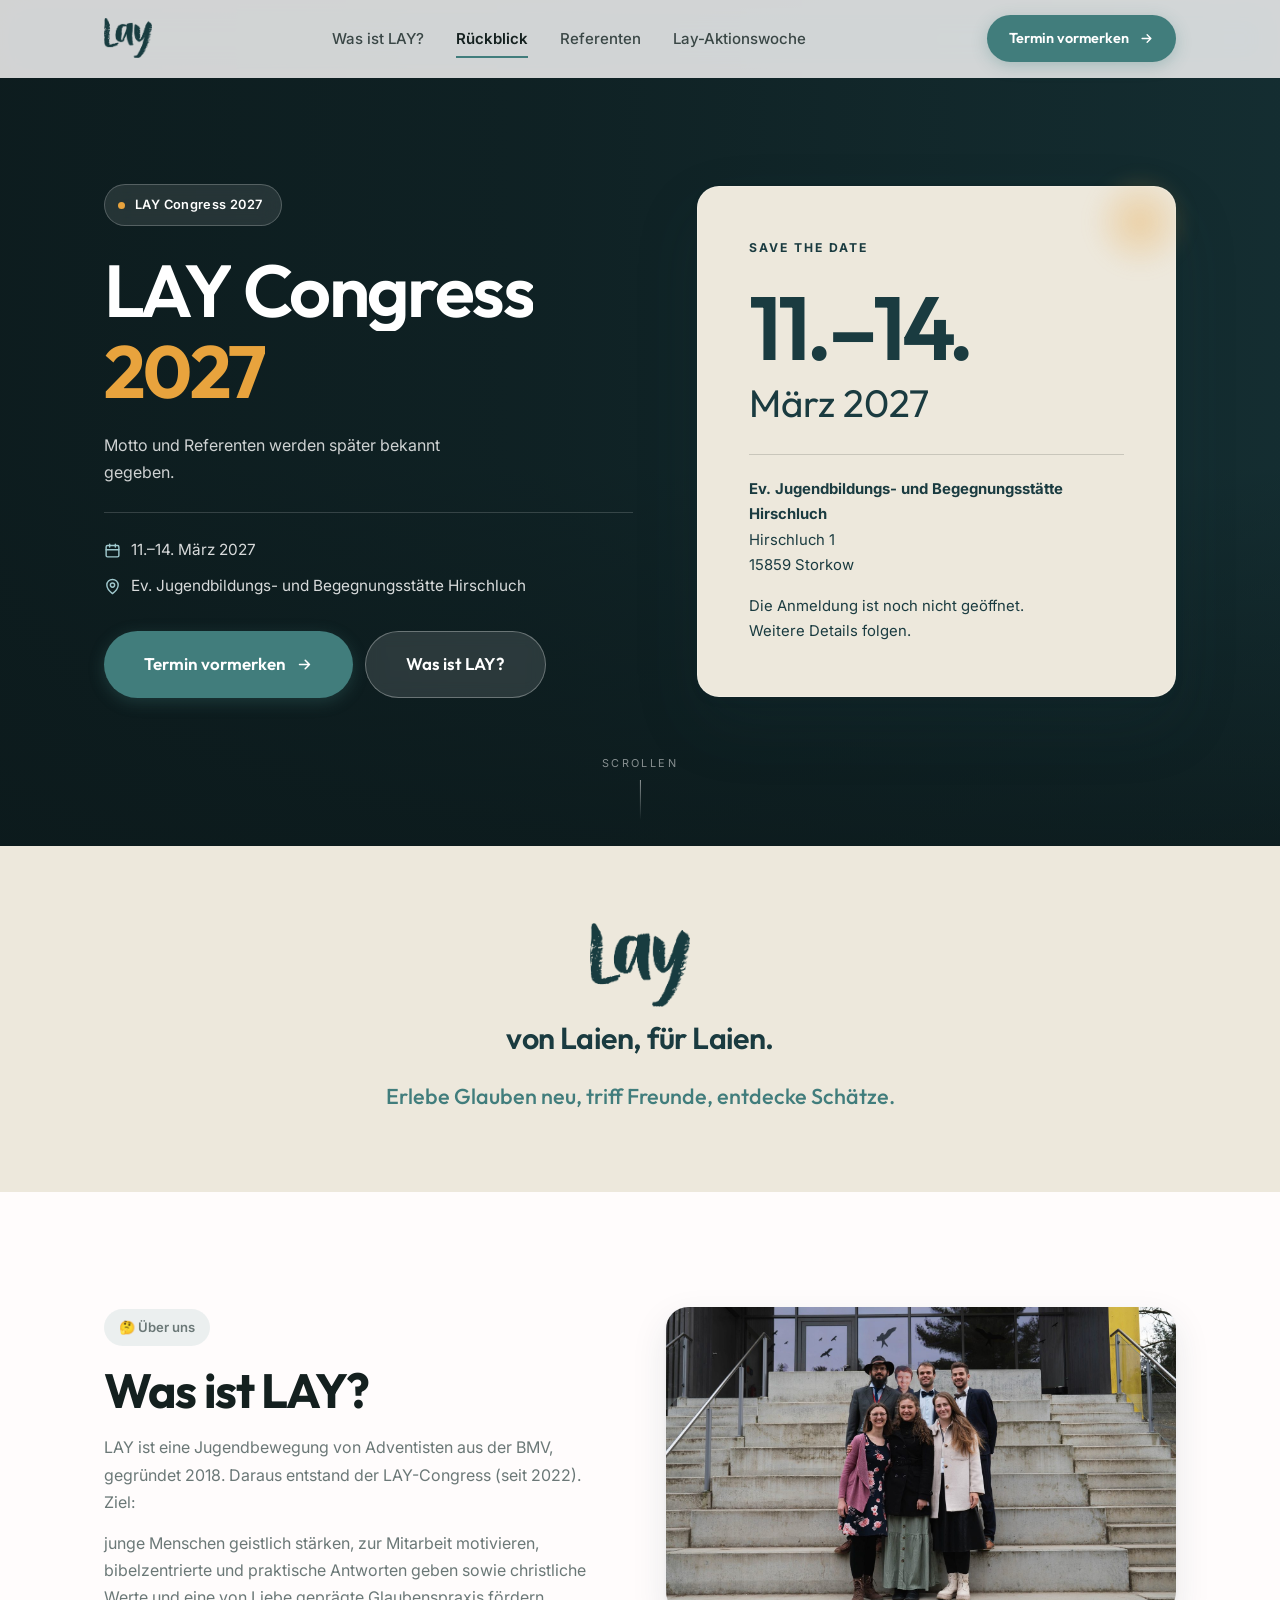
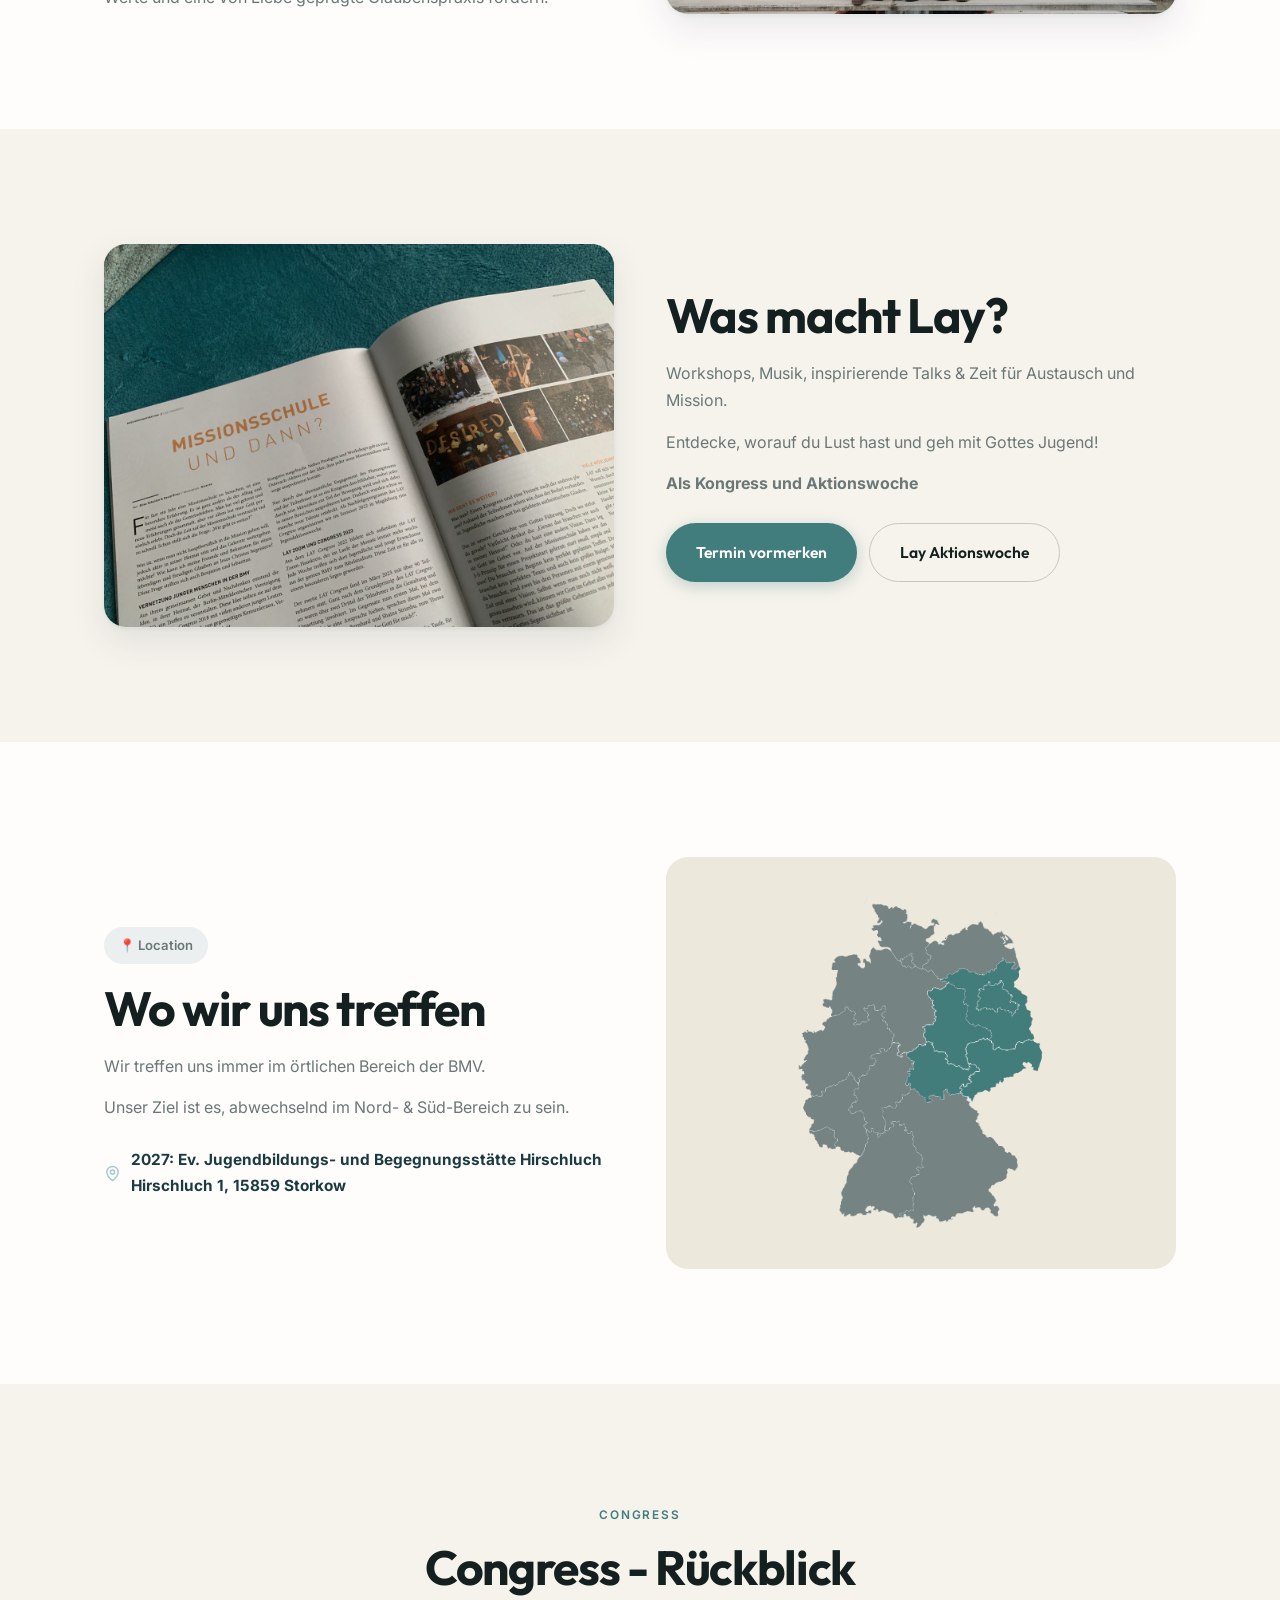
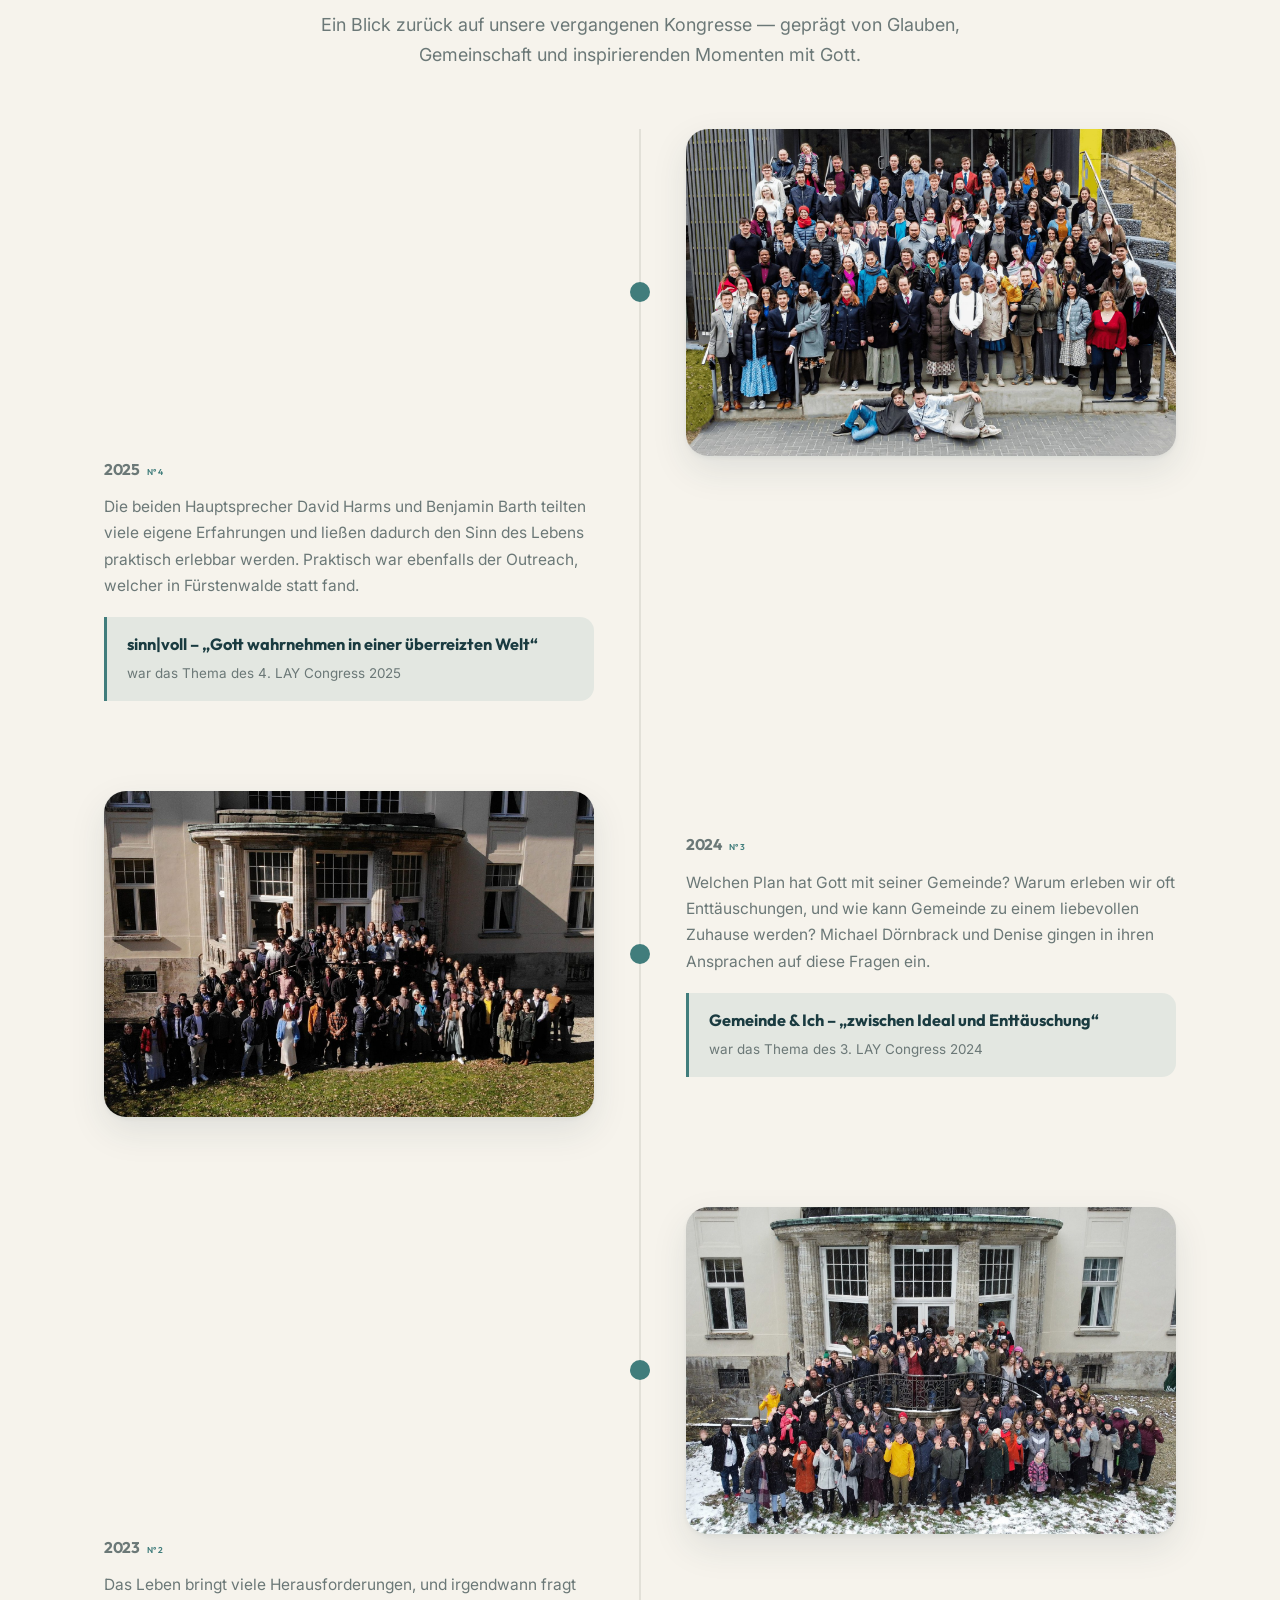
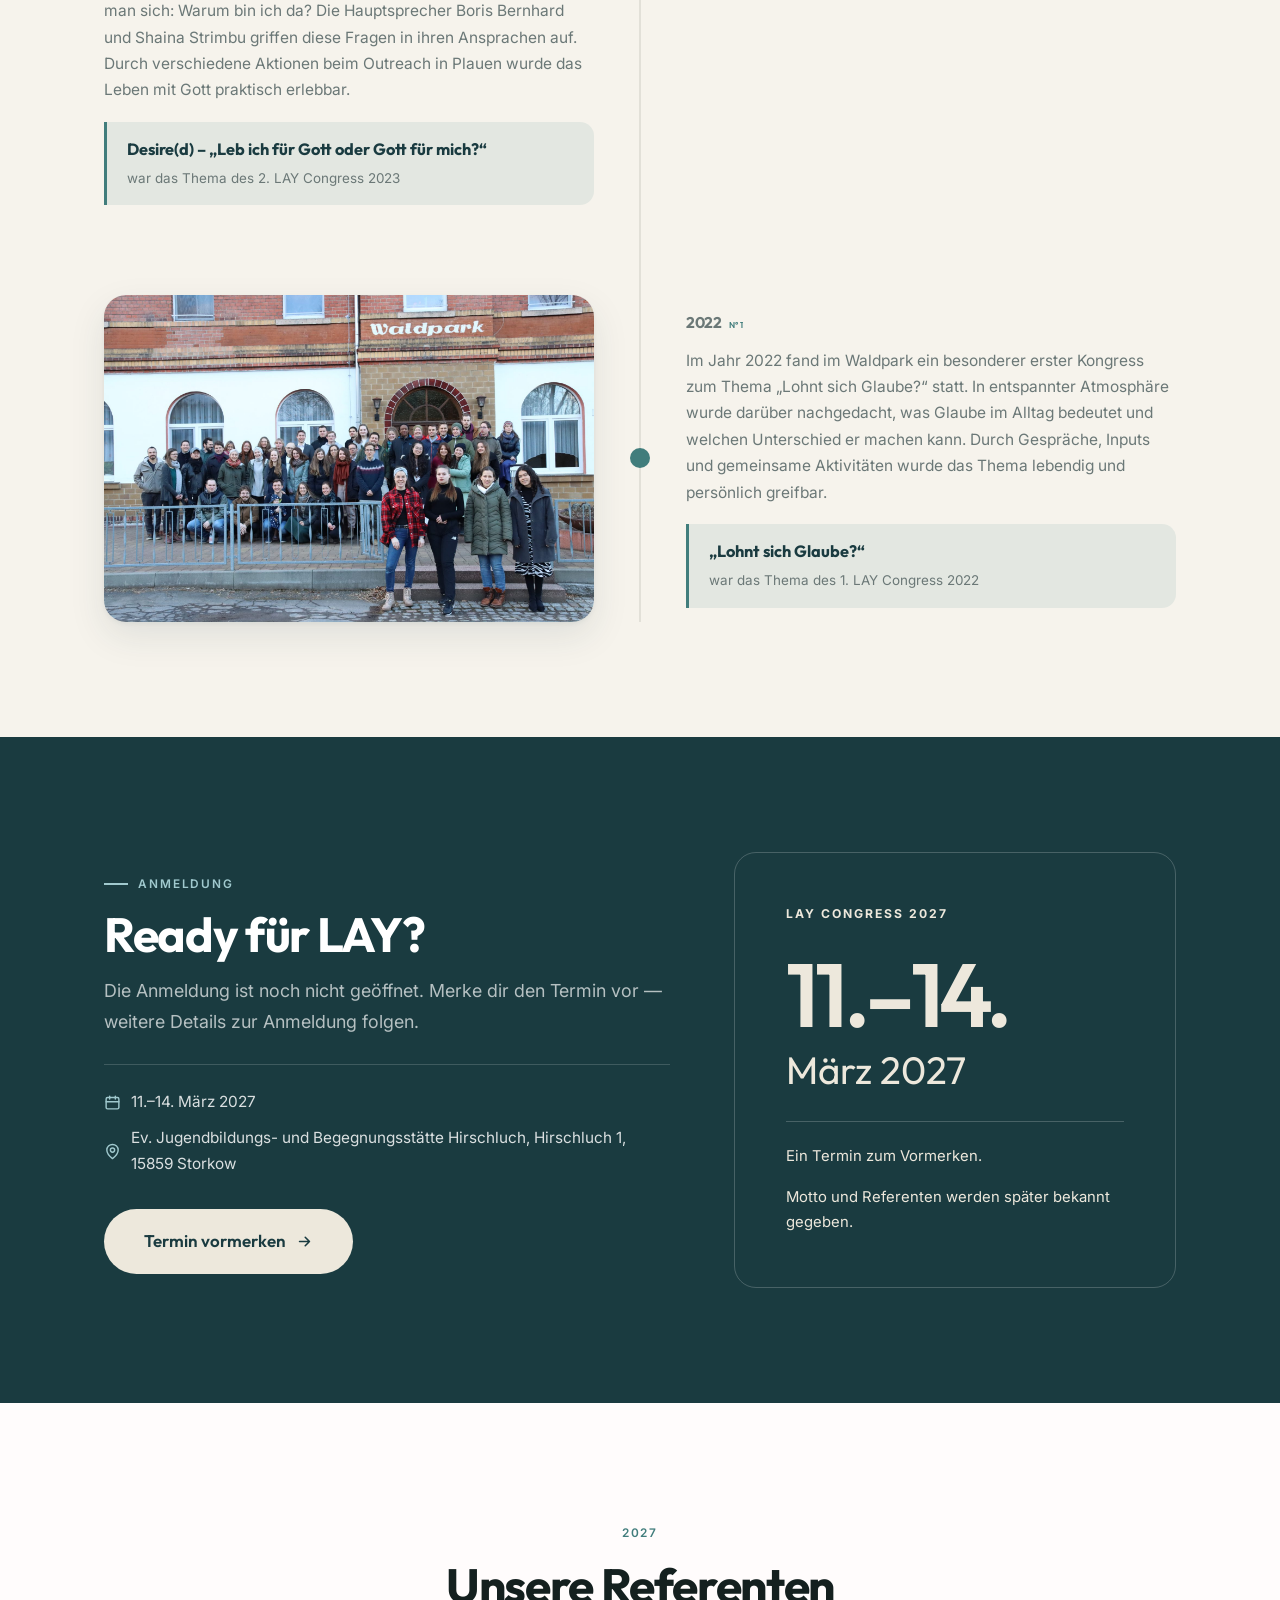
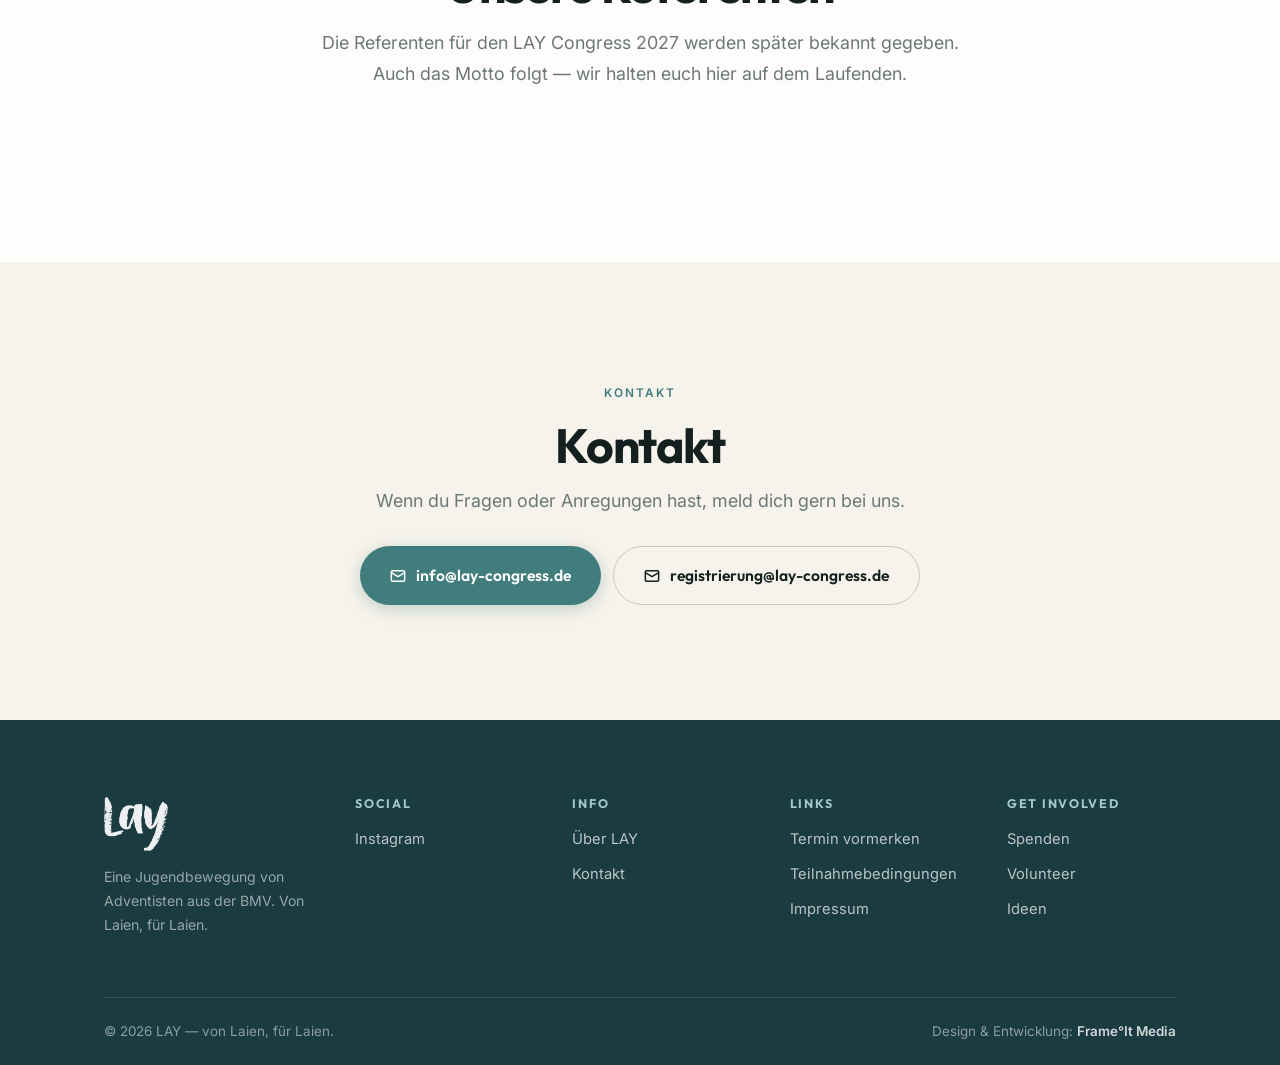
==== commit e89208da: "fix: update public congress venue" ====
--- a/index.html
+++ b/index.html
@@ -3,15 +3,15 @@
 <head>
 <meta charset="UTF-8">
 <meta name="viewport" content="width=device-width, initial-scale=1, viewport-fit=cover">
-<title>LAY Congress 2027 – 11.–14. März | Rittergut Schilbach</title>
-<meta name="description" content="LAY Congress 2027: 11.–14. März im Rittergut Schilbach. Termin vormerken! Motto und Referenten werden später bekannt gegeben. Die Anmeldung ist noch nicht geöffnet.">
+<title>LAY Congress 2027 – 11.–14. März | Ev. Jugendbildungs- und Begegnungsstätte Hirschluch</title>
+<meta name="description" content="LAY Congress 2027: 11.–14. März in der Ev. Jugendbildungs- und Begegnungsstätte Hirschluch. Termin vormerken! Motto und Referenten werden später bekannt gegeben. Die Anmeldung ist noch nicht geöffnet.">
 <meta name="theme-color" content="#1a3b40">
 <link rel="icon" href="assets/img/favicon.png" type="image/png">
 <link rel="apple-touch-icon" href="assets/img/favicon.png">
 
 <meta property="og:type" content="website">
-<meta property="og:title" content="LAY Congress 2027 – 11.–14. März | Rittergut Schilbach">
-<meta property="og:description" content="LAY Congress 2027: 11.–14. März im Rittergut Schilbach. Motto, Referenten und Anmeldedetails folgen.">
+<meta property="og:title" content="LAY Congress 2027 – 11.–14. März | Ev. Jugendbildungs- und Begegnungsstätte Hirschluch">
+<meta property="og:description" content="LAY Congress 2027: 11.–14. März in der Ev. Jugendbildungs- und Begegnungsstätte Hirschluch. Motto, Referenten und Anmeldedetails folgen.">
 <meta property="og:locale" content="de_DE">
 
 <link rel="preconnect" href="https://fonts.googleapis.com">
@@ -31,12 +31,12 @@
   "eventAttendanceMode": "https://schema.org/OfflineEventAttendanceMode",
   "location": {
     "@type": "Place",
-    "name": "Rittergut Schilbach",
+    "name": "Ev. Jugendbildungs- und Begegnungsstätte Hirschluch",
     "address": {
       "@type": "PostalAddress",
-      "streetAddress": "Am Heim 3",
-      "postalCode": "08261",
-      "addressLocality": "Schöneck/Vogtland-Schilbach",
+      "streetAddress": "Hirschluch 1",
+      "postalCode": "15859",
+      "addressLocality": "Storkow",
       "addressCountry": "DE"
     }
   },
@@ -83,7 +83,7 @@
   <a href="#contact"      class="mobile-link" style="--i:4"><span class="mobile-link__num">05</span>Kontakt</a>
 
   <div class="mobile-nav__foot">
-    <p class="mobile-nav__meta">LAY Congress 2027 · 11.–14. März 2027 · Rittergut Schilbach</p>
+    <p class="mobile-nav__meta">LAY Congress 2027 · 11.–14. März 2027 · Ev. Jugendbildungs- und Begegnungsstätte Hirschluch</p>
     <a href="lay-congress-2027.ics" download class="btn">Termin vormerken</a>
     <a href="mailto:info@lay-congress.de" class="btn btn--ghost">info@lay-congress.de</a>
   </div>
@@ -110,7 +110,7 @@
           </span>
           <span class="hero__meta-item">
             <svg width="17" height="17" viewBox="0 0 24 24" fill="none" stroke="currentColor" stroke-width="2" stroke-linecap="round" stroke-linejoin="round" aria-hidden="true"><path d="M20 10c0 6-8 12-8 12s-8-6-8-12a8 8 0 0 1 16 0z"/><circle cx="12" cy="10" r="3"/></svg>
-            Rittergut Schilbach
+            Ev. Jugendbildungs- und Begegnungsstätte Hirschluch
           </span>
         </div>
 
@@ -129,7 +129,7 @@
           <p class="save-date__days">11.–14.</p>
           <p class="save-date__month">März 2027</p>
           <div class="save-date__details">
-            <p><strong>Rittergut Schilbach</strong><br>Am Heim 3<br>08261 Schöneck/Vogtland-Schilbach</p>
+            <p><strong>Ev. Jugendbildungs- und Begegnungsstätte Hirschluch</strong><br>Hirschluch 1<br>15859 Storkow</p>
             <p>Die Anmeldung ist noch nicht geöffnet.<br>Weitere Details folgen.</p>
           </div>
         </div>
@@ -199,7 +199,7 @@
         <div class="split__actions">
           <span class="hero__meta-item" style="color:var(--teal-deep)">
             <svg width="17" height="17" viewBox="0 0 24 24" fill="none" stroke="currentColor" stroke-width="2" stroke-linecap="round" stroke-linejoin="round" aria-hidden="true"><path d="M20 10c0 6-8 12-8 12s-8-6-8-12a8 8 0 0 1 16 0z"/><circle cx="12" cy="10" r="3"/></svg>
-            <strong>2027: Rittergut Schilbach<br>Am Heim 3, 08261 Schöneck/Vogtland-Schilbach</strong>
+            <strong>2027: Ev. Jugendbildungs- und Begegnungsstätte Hirschluch<br>Hirschluch 1, 15859 Storkow</strong>
           </span>
         </div>
       </div>
@@ -300,7 +300,7 @@
           </span>
           <span class="hero__meta-item">
             <svg width="17" height="17" viewBox="0 0 24 24" fill="none" stroke="currentColor" stroke-width="2" stroke-linecap="round" stroke-linejoin="round" aria-hidden="true"><path d="M20 10c0 6-8 12-8 12s-8-6-8-12a8 8 0 0 1 16 0z"/><circle cx="12" cy="10" r="3"/></svg>
-            Rittergut Schilbach, Am Heim 3, 08261 Schöneck/Vogtland-Schilbach
+            Ev. Jugendbildungs- und Begegnungsstätte Hirschluch, Hirschluch 1, 15859 Storkow
           </span>
         </div>
         <div class="hero__cta">
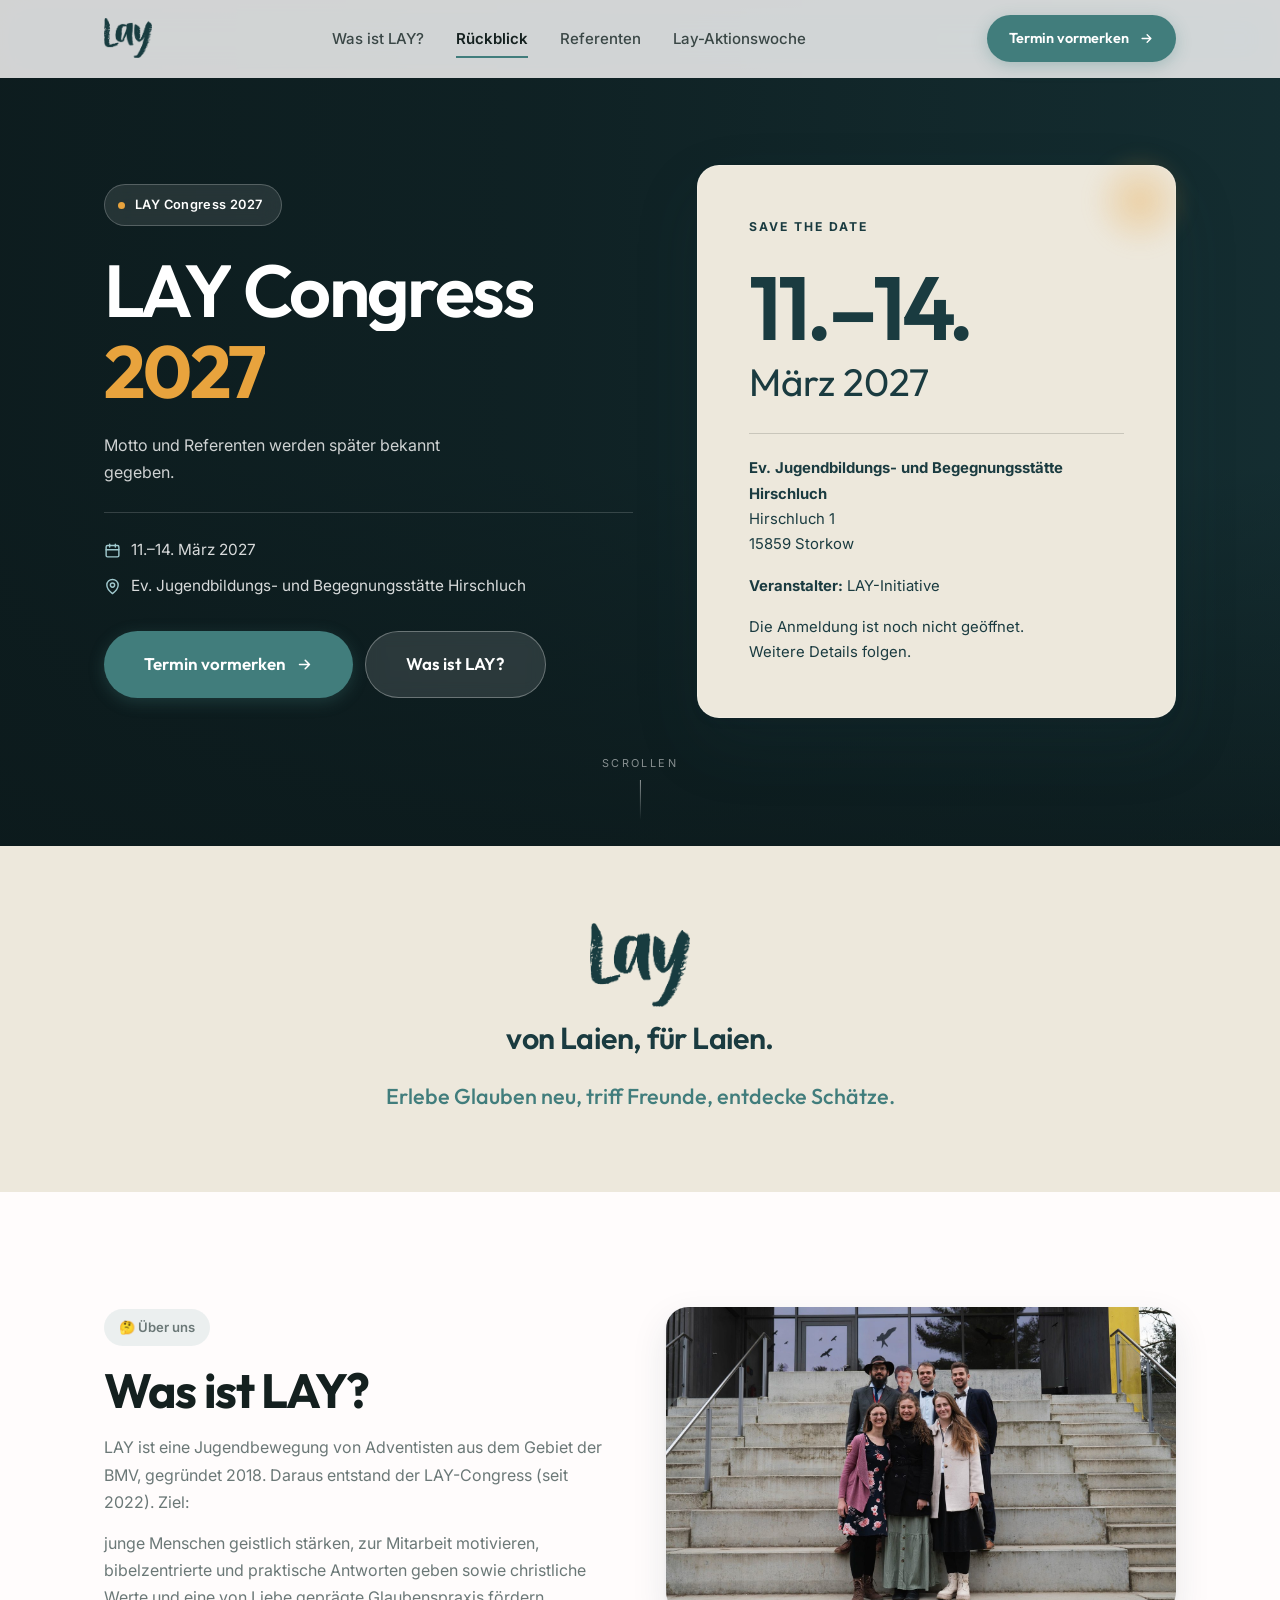
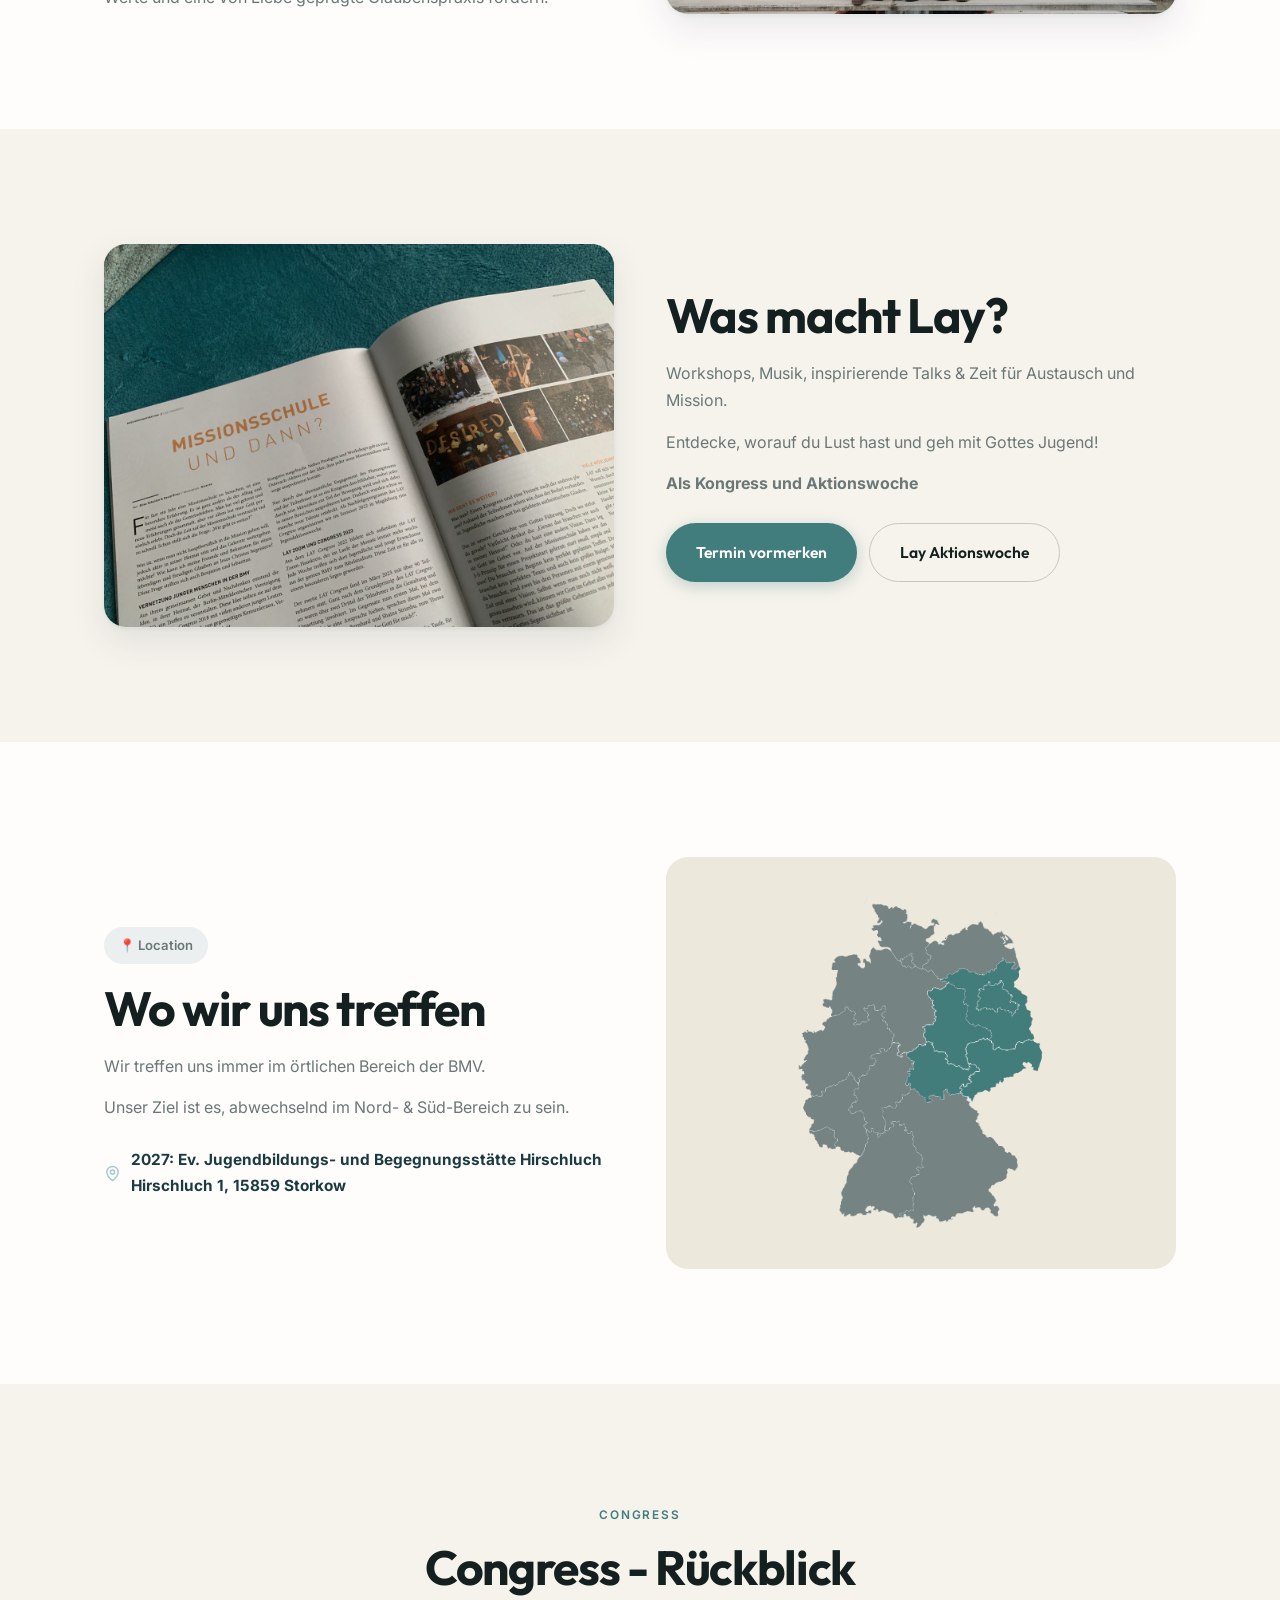
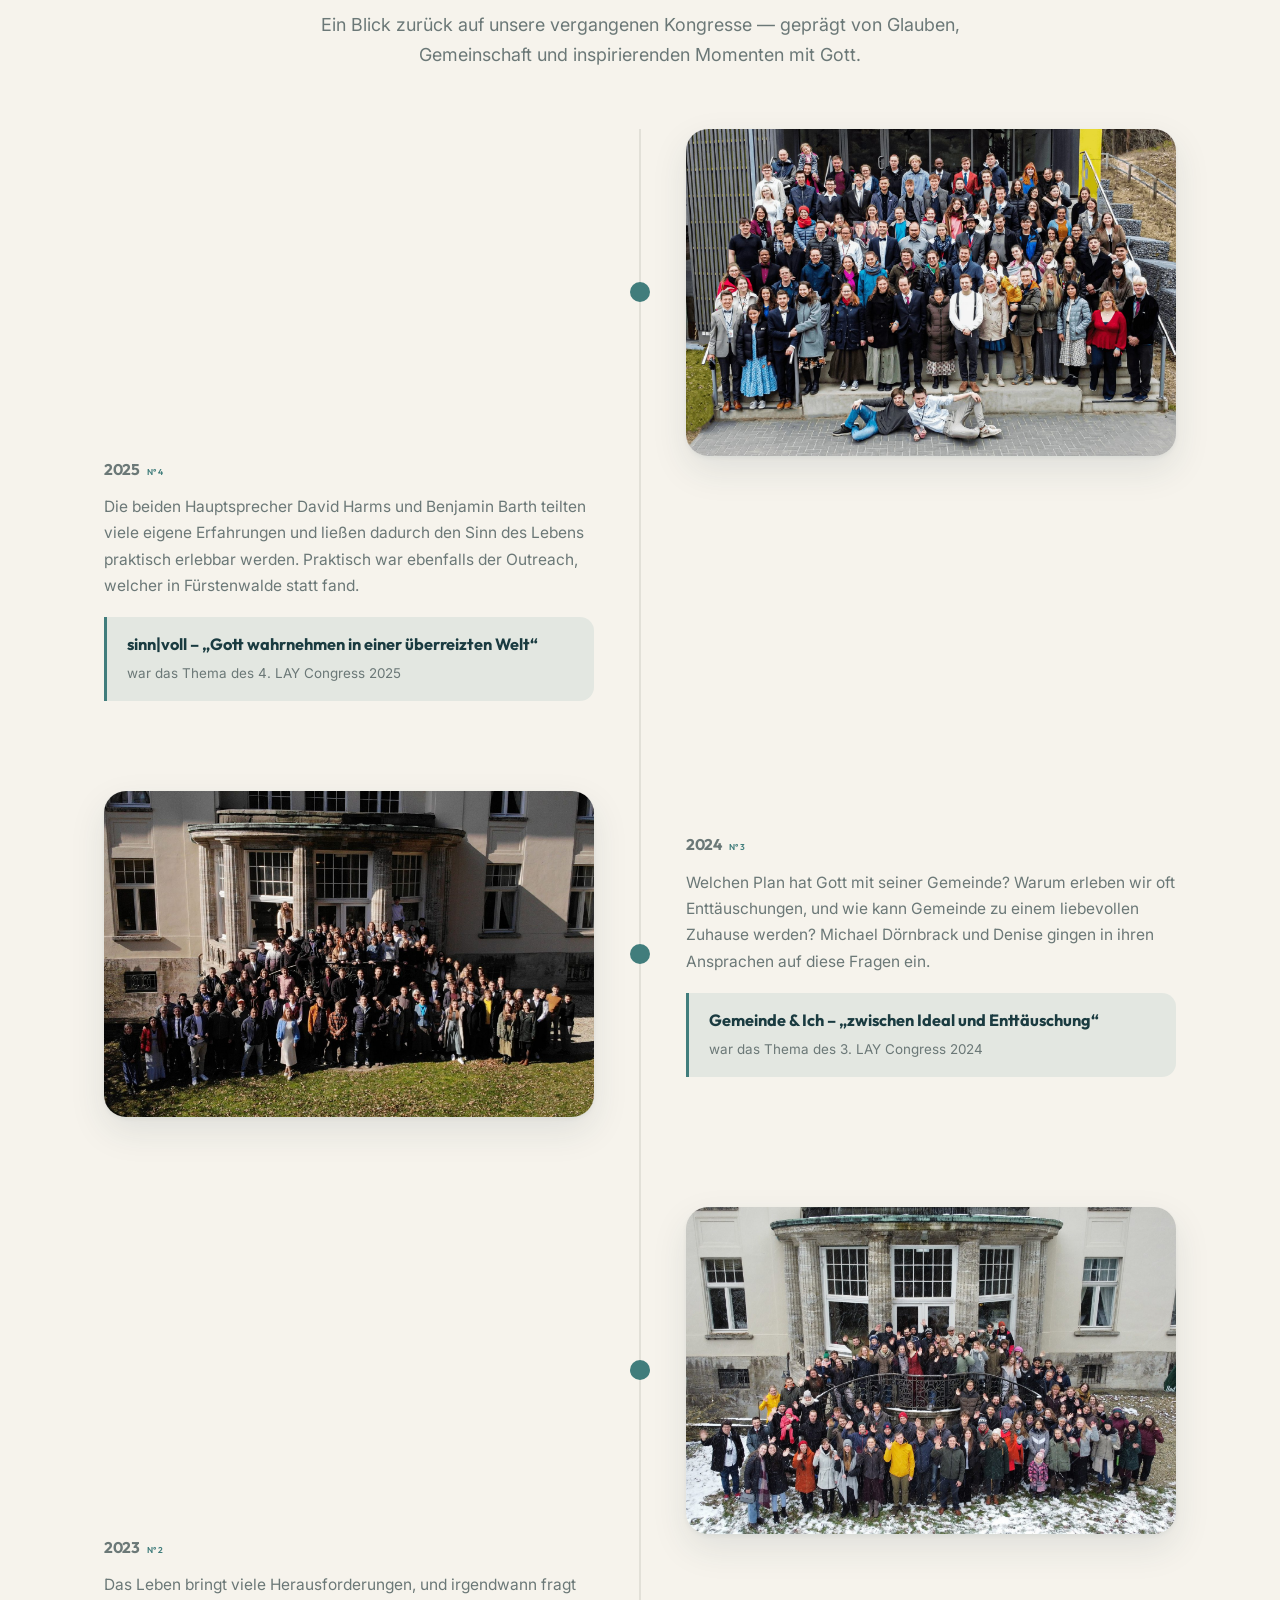
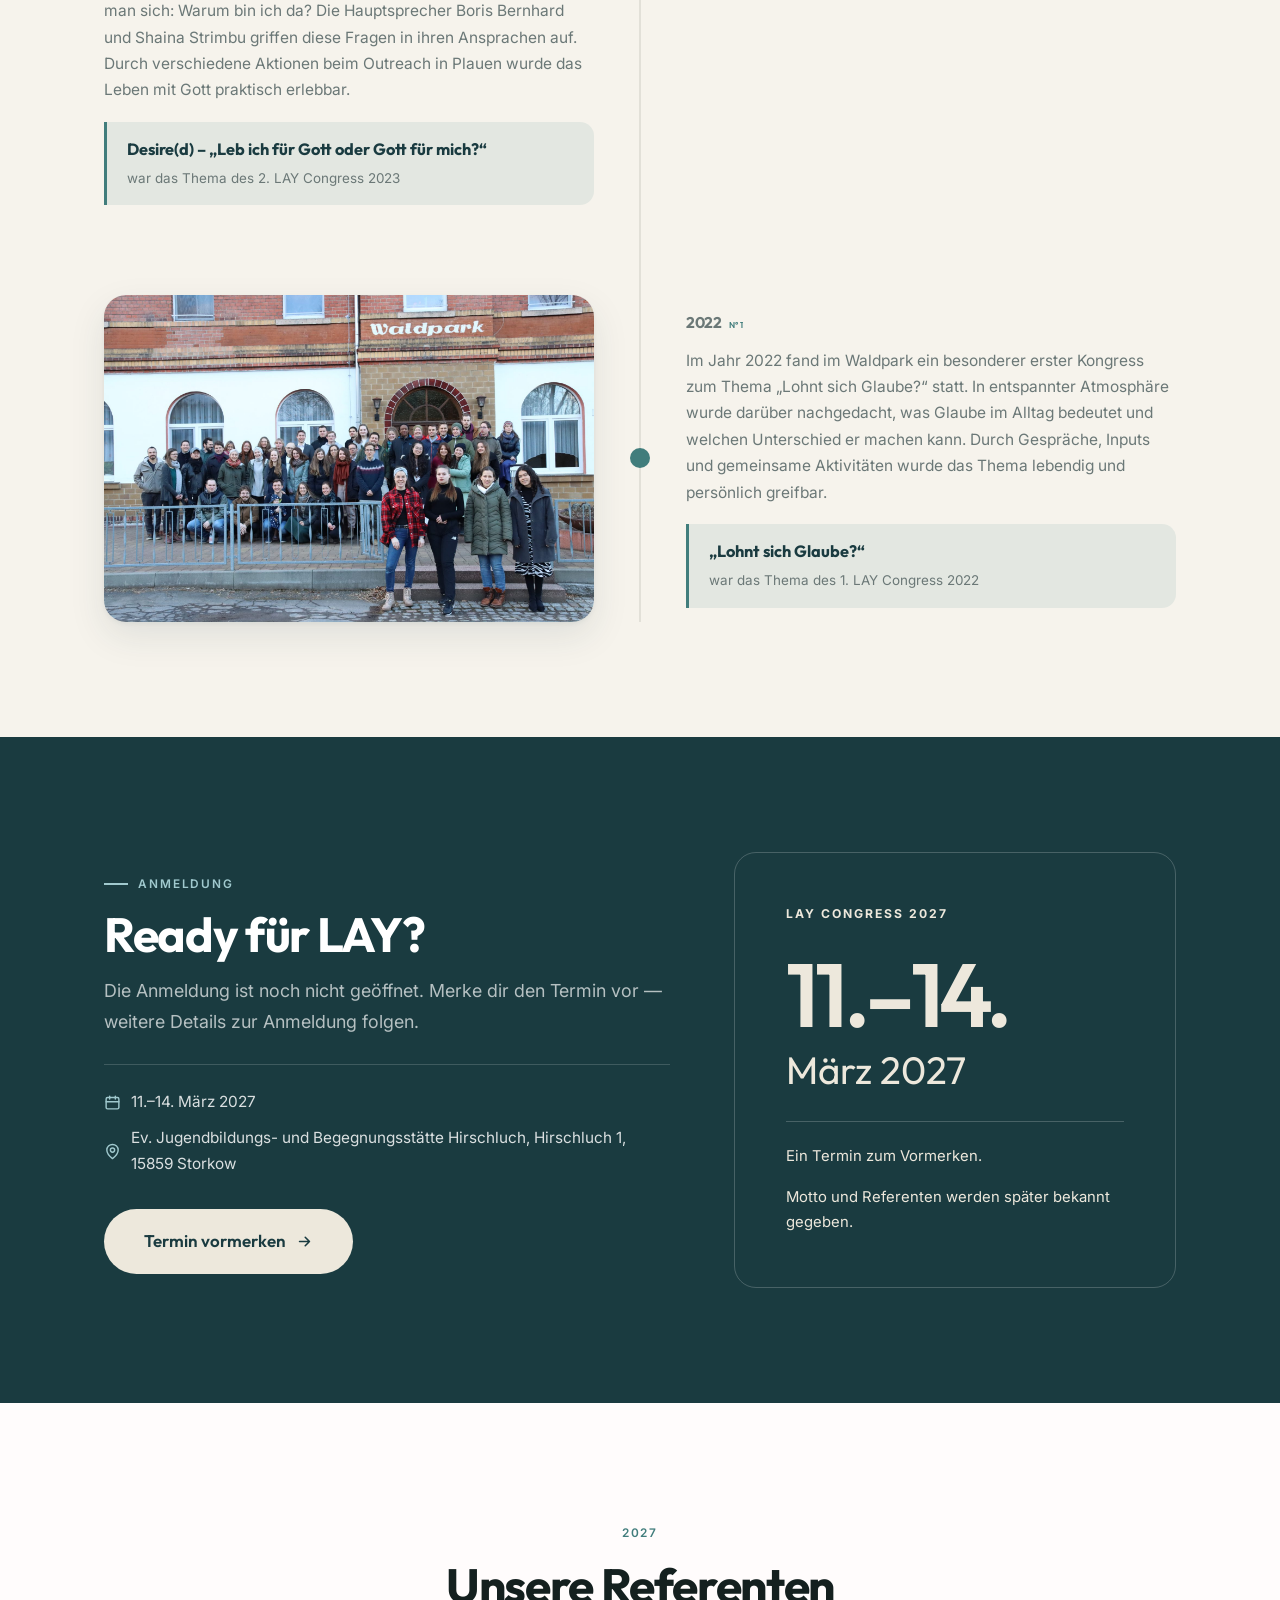
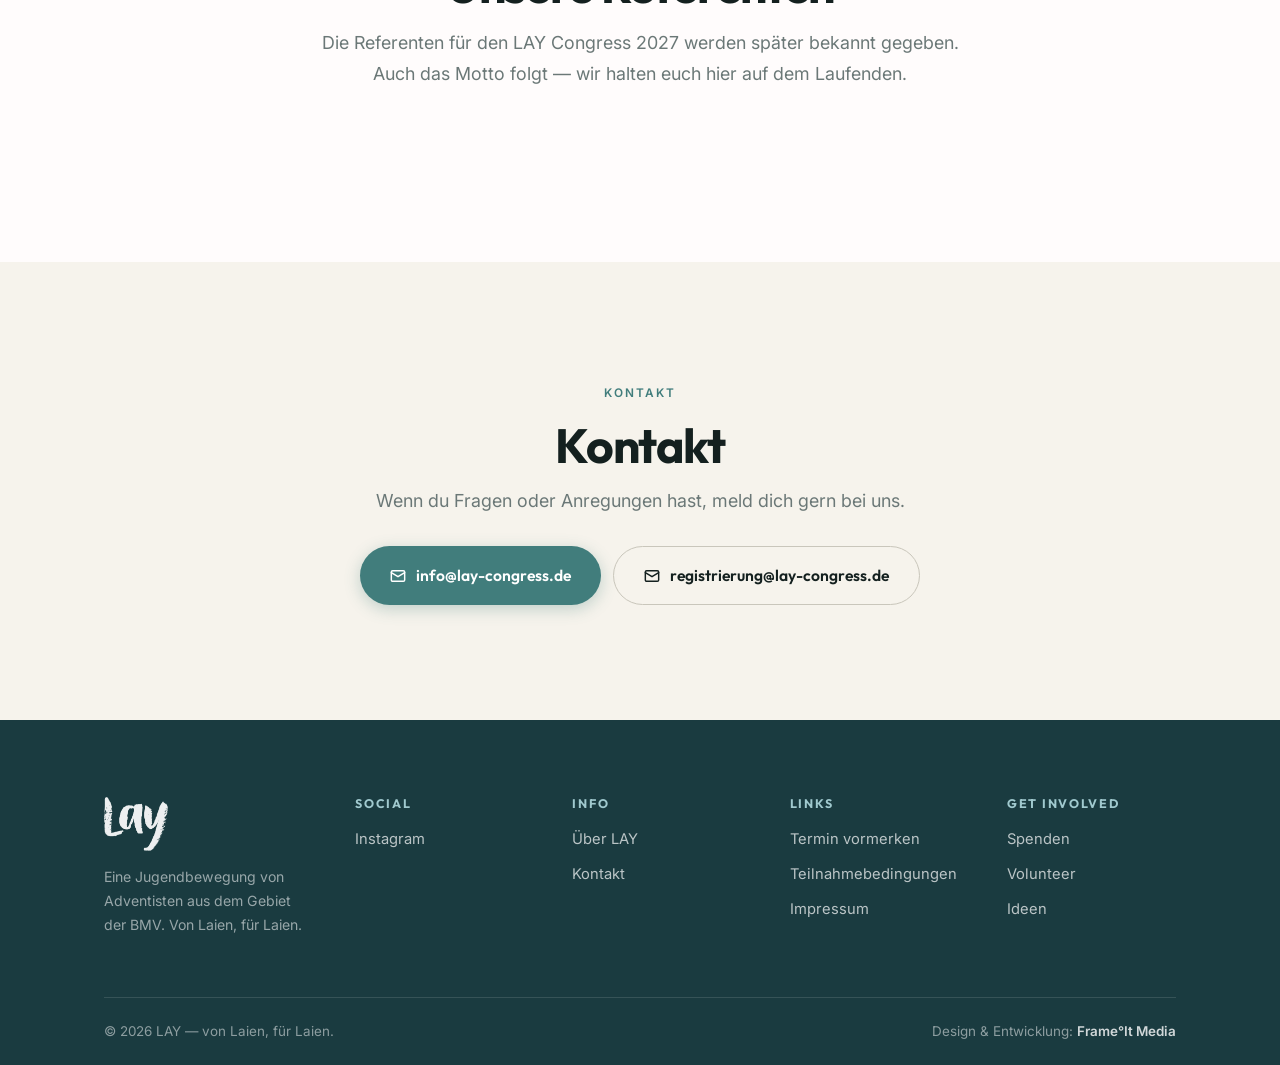
==== commit 09590a49: "fix: clarify LAY Congress organizer" ====
--- a/index.html
+++ b/index.html
@@ -41,7 +41,7 @@
     }
   },
   "description": "LAY Congress vom 11. bis 14. März 2027. Motto und Referenten werden später bekannt gegeben. Die Anmeldung ist noch nicht geöffnet; weitere Details folgen.",
-  "organizer": { "@type": "Organization", "name": "LAY", "email": "info@lay-congress.de" }
+  "organizer": { "@type": "Organization", "name": "LAY-Initiative", "email": "info@lay-congress.de" }
 }
 </script>
 </head>
@@ -130,6 +130,7 @@
           <p class="save-date__month">März 2027</p>
           <div class="save-date__details">
             <p><strong>Ev. Jugendbildungs- und Begegnungsstätte Hirschluch</strong><br>Hirschluch 1<br>15859 Storkow</p>
+            <p><strong>Veranstalter:</strong> LAY-Initiative</p>
             <p>Die Anmeldung ist noch nicht geöffnet.<br>Weitere Details folgen.</p>
           </div>
         </div>
@@ -156,7 +157,7 @@
       <div class="split__body reveal-left">
         <p class="chip">🤔 Über uns</p>
         <h2 class="h-lg">Was ist LAY?</h2>
-        <p>LAY ist eine Jugendbewegung von Adventisten aus der BMV, gegründet 2018. Daraus entstand der LAY-Congress (seit 2022). Ziel:</p>
+        <p>LAY ist eine Jugendbewegung von Adventisten aus dem Gebiet der BMV, gegründet 2018. Daraus entstand der LAY-Congress (seit 2022). Ziel:</p>
         <p>junge Menschen geistlich stärken, zur Mitarbeit motivieren, bibelzentrierte und praktische Antworten geben sowie christliche Werte und eine von Liebe geprägte Glaubenspraxis fördern.</p>
       </div>
       <div class="split__media reveal-right" style="--d:120ms">
@@ -365,7 +366,7 @@
     <div class="footer__grid">
       <div class="footer__brand reveal">
         <img src="assets/img/logo-lay.png" alt="LAY" width="900" height="757">
-        <p>Eine Jugendbewegung von Adventisten aus der BMV. Von Laien, für Laien.</p>
+        <p>Eine Jugendbewegung von Adventisten aus dem Gebiet der BMV. Von Laien, für Laien.</p>
       </div>
 
       <div class="footer__col reveal" style="--d:80ms">
